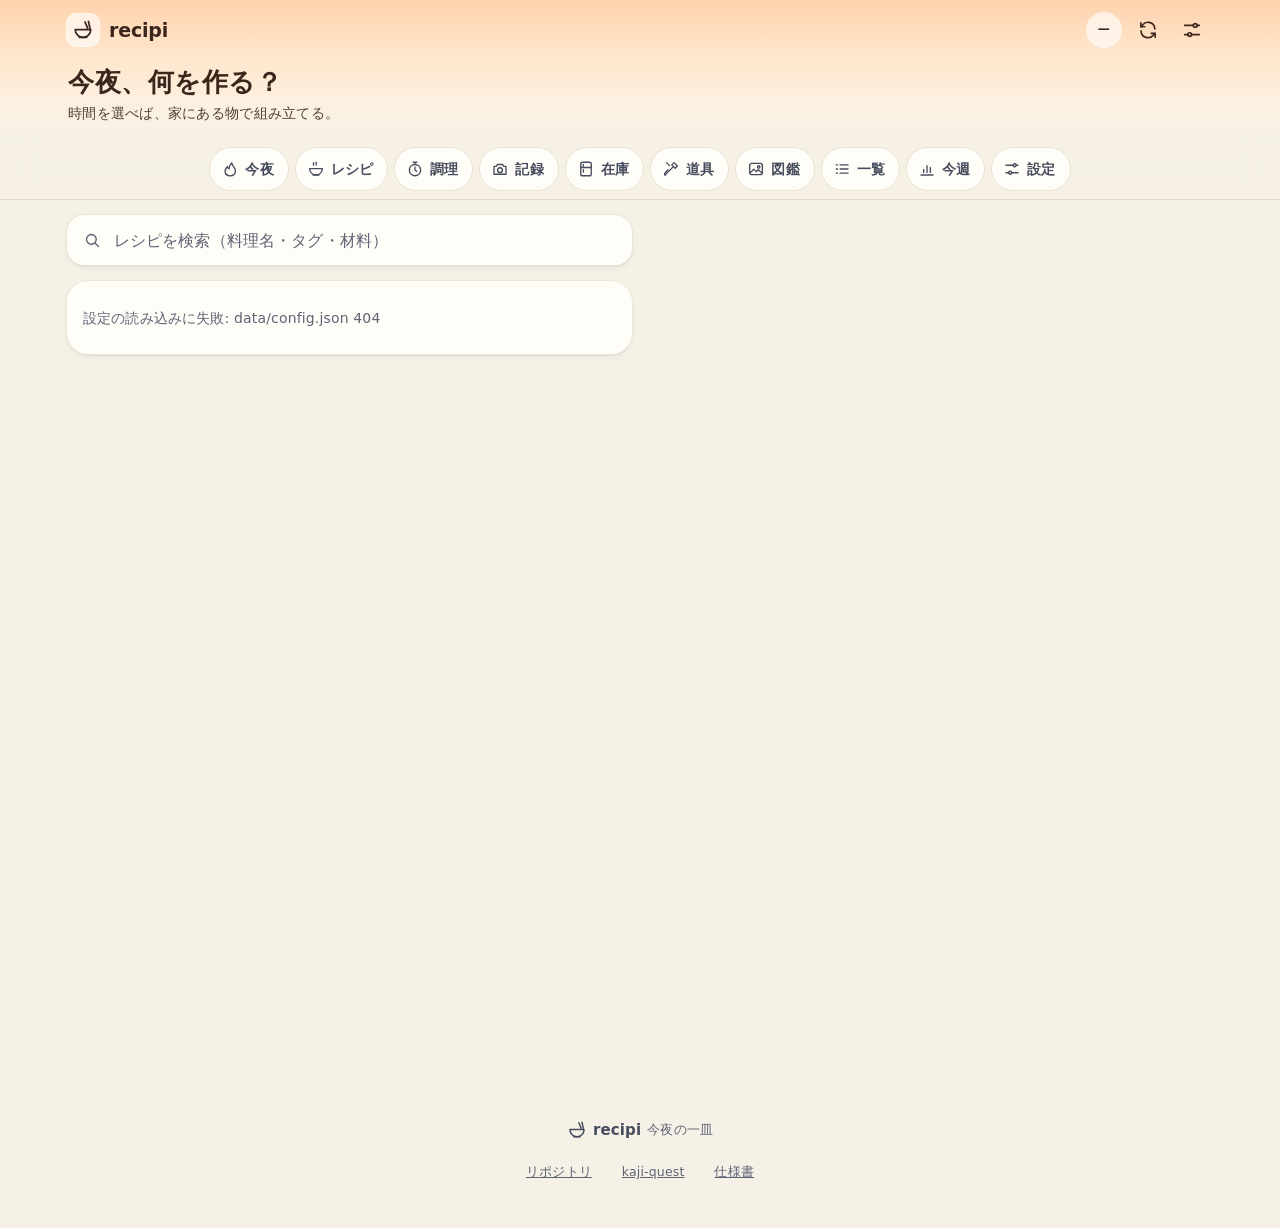
==== site/index.html @ 83fd0ca1 "feat: ページ（site/）を実装 - index.html / app.js / api.js / ui.js / style.css / manifest / icon（静的 PWA、外部依存" ====
<!doctype html>
<html lang="ja">
<head>
<meta charset="utf-8">
<meta name="viewport" content="width=device-width, initial-scale=1, viewport-fit=cover">
<meta name="color-scheme" content="light dark">
<meta name="theme-color" content="#f6f1e6" media="(prefers-color-scheme: light)">
<meta name="theme-color" content="#0e1120" media="(prefers-color-scheme: dark)">
<meta name="description" content="家にある食材と道具で、今日使える時間に収まる夕食のレシピを組み立てて、作った記録を図鑑にする。">
<meta name="apple-mobile-web-app-capable" content="yes">
<meta name="mobile-web-app-capable" content="yes">
<meta name="apple-mobile-web-app-status-bar-style" content="default">
<meta name="apple-mobile-web-app-title" content="recipi">
<title>recipi — 今夜の一皿</title>
<link rel="manifest" href="manifest.webmanifest">
<link rel="icon" href="icon.svg" type="image/svg+xml">
<link rel="apple-touch-icon" href="icon.svg">
<link rel="stylesheet" href="style.css">
</head>
<body>
<svg class="sprite" xmlns="http://www.w3.org/2000/svg" aria-hidden="true" focusable="false">
  <symbol id="i-logo" viewBox="0 0 24 24"><path d="M3.5 11.5h17a8.5 8.5 0 0 1-17 0z"/><path d="M8 20h8"/><path d="M14.2 3.2 17 10M18 2.6l1.6 7.6"/></symbol>
  <symbol id="i-bowl" viewBox="0 0 24 24"><path d="M3.5 11.5h17a8.5 8.5 0 0 1-17 0z"/><path d="M8 20h8"/><path d="M9 3.5c-.8 1.2-.8 2.3 0 3.5M12.5 3c-.8 1.2-.8 2.3 0 3.5"/></symbol>
  <symbol id="i-flame" viewBox="0 0 24 24"><path d="M12 21.2c-3.8 0-6.5-2.6-6.5-6.3 0-2.6 1.5-4.6 3.1-6.3.25 1.7 1.1 2.8 2.3 3.3-.25-3.2 1.15-5.8 3.5-8.1.35 2.7 1.6 4.3 2.9 5.8 1.15 1.3 1.9 2.9 1.9 5.2 0 3.8-2.8 6.4-7.2 6.4z"/></symbol>
  <symbol id="i-clock" viewBox="0 0 24 24"><circle cx="12" cy="12" r="8.6"/><path d="M12 7.4V12l3.1 2"/></symbol>
  <symbol id="i-timer" viewBox="0 0 24 24"><circle cx="12" cy="13.5" r="7.5"/><path d="M12 9.5v4l2.5 1.5M9.5 3h5M12 3v3"/></symbol>
  <symbol id="i-camera" viewBox="0 0 24 24"><path d="M4 8.5h3l1.5-2.5h7L17 8.5h3v10.5H4z"/><circle cx="12" cy="13.5" r="3.2"/></symbol>
  <symbol id="i-cart" viewBox="0 0 24 24"><path d="M3 4h2.3l2.1 10.1a1.6 1.6 0 0 0 1.6 1.3h8.3a1.6 1.6 0 0 0 1.55-1.2L20.6 8H6.2"/><circle cx="9.6" cy="19.6" r="1.35"/><circle cx="17" cy="19.6" r="1.35"/></symbol>
  <symbol id="i-fridge" viewBox="0 0 24 24"><rect x="5" y="3" width="14" height="18" rx="2.5"/><path d="M5 10h14M8.5 6v2M8.5 13v3"/></symbol>
  <symbol id="i-tools" viewBox="0 0 24 24"><path d="M4 20 14.5 9.5"/><path d="m13 6.5 4.5 4.5 3-3L16 3.5z"/><path d="M4 20c-.8-.8-.8-2 0-2.8L8 13"/><path d="M6 3.5 10 7.5"/></symbol>
  <symbol id="i-book" viewBox="0 0 24 24"><path d="M12 6.6C10.2 5.1 7.7 4.6 4 4.6v13.2c3.7 0 6.2.5 8 2 1.8-1.5 4.3-2 8-2V4.6c-3.7 0-6.2.5-8 2z"/><path d="M12 6.6v13.2"/></symbol>
  <symbol id="i-list" viewBox="0 0 24 24"><path d="M9.5 6.5H20M9.5 12H20M9.5 17.5H20"/><path d="M4.4 6.5h1.6M4.4 12h1.6M4.4 17.5h1.6"/></symbol>
  <symbol id="i-chart" viewBox="0 0 24 24"><path d="M4 20h16"/><path d="M7.5 16.5v-4M12 16.5V7.5M16.5 16.5V10"/></symbol>
  <symbol id="i-sliders" viewBox="0 0 24 24"><path d="M4 7h9.5M17.5 7H20M4 17h3.5M11.5 17H20"/><circle cx="15.5" cy="7" r="2"/><circle cx="9.5" cy="17" r="2"/></symbol>
  <symbol id="i-refresh" viewBox="0 0 24 24"><path d="M19.5 11A7.5 7.5 0 0 0 6 6.6L4.2 8.4"/><path d="M4.2 4.2v4.2h4.2"/><path d="M4.5 13A7.5 7.5 0 0 0 18 17.4l1.8-1.8"/><path d="M19.8 19.8v-4.2h-4.2"/></symbol>
  <symbol id="i-search" viewBox="0 0 24 24"><circle cx="10.8" cy="10.8" r="6.3"/><path d="m20 20-4.6-4.6"/></symbol>
  <symbol id="i-chev-d" viewBox="0 0 24 24"><path d="m6 9.5 6 6 6-6"/></symbol>
  <symbol id="i-check" viewBox="0 0 24 24"><path d="m5 12.6 4.6 4.6L19.2 7.6"/></symbol>
  <symbol id="i-plus" viewBox="0 0 24 24"><path d="M12 5.5v13M5.5 12h13"/></symbol>
  <symbol id="i-minus" viewBox="0 0 24 24"><path d="M5.5 12h13"/></symbol>
  <symbol id="i-x" viewBox="0 0 24 24"><path d="m6.5 6.5 11 11M17.5 6.5l-11 11"/></symbol>
  <symbol id="i-star" viewBox="0 0 24 24"><path d="m12 3.2 2.7 5.6 6.1.8-4.5 4.3 1.1 6.1L12 17.1 6.6 20l1.1-6.1L3.2 9.6l6.1-.8z"/></symbol>
  <symbol id="i-sparkle" viewBox="0 0 24 24"><path d="M11 3.5c.6 4.3 2.8 6.4 7 7-4.2.6-6.4 2.8-7 7-.6-4.2-2.7-6.4-7-7 4.3-.6 6.4-2.7 7-7z"/><path d="M18.6 15.2c.25 1.5.95 2.2 2.4 2.4-1.45.25-2.15.95-2.4 2.4-.25-1.45-.9-2.15-2.4-2.4 1.5-.2 2.15-.9 2.4-2.4z"/></symbol>
  <symbol id="i-bulb" viewBox="0 0 24 24"><path d="M9.2 18h5.6M10.2 21h3.6"/><path d="M12 3a6 6 0 0 0-3.7 10.7c.65.55 1.05 1.25 1.15 2.05l.1.75h4.9l.1-.75c.1-.8.5-1.5 1.15-2.05A6 6 0 0 0 12 3z"/></symbol>
  <symbol id="i-trash" viewBox="0 0 24 24"><path d="M4 7h16M10 11v6M14 11v6"/><path d="m6 7 1 12.4A1.6 1.6 0 0 0 8.6 21h6.8a1.6 1.6 0 0 0 1.6-1.6L18 7"/><path d="M9 7V4.6h6V7"/></symbol>
  <symbol id="i-pen" viewBox="0 0 24 24"><path d="m4 20 .9-3.6L16.4 4.9a1.8 1.8 0 0 1 2.6 0l.1.1a1.8 1.8 0 0 1 0 2.6L7.6 19.1z"/><path d="m14.6 6.7 2.7 2.7"/></symbol>
  <symbol id="i-image" viewBox="0 0 24 24"><rect x="3.5" y="4.5" width="17" height="15" rx="3"/><path d="m4.5 17 4.5-4.8 3.2 3.3 2.8-2.5 4.5 4"/><circle cx="15.6" cy="9.2" r="1.6"/></symbol>
  <symbol id="i-calendar" viewBox="0 0 24 24"><rect x="3.5" y="5" width="17" height="15.5" rx="3"/><path d="M3.5 10h17M8 3v4M16 3v4"/></symbol>
  <symbol id="i-pan" viewBox="0 0 24 24"><circle cx="10" cy="13" r="6.2"/><path d="M16.2 13H22"/><path d="M7.6 11.6a2.6 2.6 0 0 1 3-1.4"/></symbol>
  <symbol id="i-pin" viewBox="0 0 24 24"><path d="M12 21s-6.5-6.2-6.5-11a6.5 6.5 0 0 1 13 0c0 4.8-6.5 11-6.5 11z"/><circle cx="12" cy="10" r="2.3"/></symbol>
  <symbol id="i-import" viewBox="0 0 24 24"><path d="M12 4v11M7.5 11 12 15.5 16.5 11"/><path d="M5 17.5v1A1.5 1.5 0 0 0 6.5 20h11a1.5 1.5 0 0 0 1.5-1.5v-1"/></symbol>
  <symbol id="i-arrow-r" viewBox="0 0 24 24"><path d="M5 12h14M13 6l6 6-6 6"/></symbol>
</svg>
<a class="skip" href="#order">今夜の注文へ移動</a>

<header class="hero" id="hero">
  <div class="hero-in">
    <div class="appbar">
      <a class="brand" href="#top" aria-label="recipi のいちばん上へ"><span class="logo"><svg class="ic"><use href="#i-logo"/></svg></span><span class="wordmark">recipi</span></a>
      <div class="tools">
        <span class="pill" id="hero-pill" title="今週作った回数">—</span>
        <button class="icon-btn" id="btn-reload" aria-label="更新" title="更新"><svg class="ic"><use href="#i-refresh"/></svg></button>
        <button class="icon-btn" id="btn-settings" aria-label="設定" title="設定"><svg class="ic"><use href="#i-sliders"/></svg></button>
      </div>
    </div>
    <h1 class="greet"><span id="greet">今夜、何を作る？</span><small id="greet-sub">時間を選べば、家にある物で組み立てる。</small></h1>
  </div>
</header>

<nav class="nav" id="nav" aria-label="ページ内の移動">
  <div class="nav-in">
    <button class="nav-chip" data-go="order"><svg class="ic"><use href="#i-flame"/></svg>今夜</button>
    <button class="nav-chip" data-go="recipe"><svg class="ic"><use href="#i-bowl"/></svg>レシピ</button>
    <button class="nav-chip" data-go="cook"><svg class="ic"><use href="#i-timer"/></svg>調理</button>
    <button class="nav-chip" data-go="record"><svg class="ic"><use href="#i-camera"/></svg>記録</button>
    <button class="nav-chip" data-go="pantry"><svg class="ic"><use href="#i-fridge"/></svg>在庫</button>
    <button class="nav-chip" data-go="equipment"><svg class="ic"><use href="#i-tools"/></svg>道具</button>
    <button class="nav-chip" data-go="zukan"><svg class="ic"><use href="#i-image"/></svg>図鑑</button>
    <button class="nav-chip" data-go="list"><svg class="ic"><use href="#i-list"/></svg>一覧</button>
    <button class="nav-chip" data-go="week"><svg class="ic"><use href="#i-chart"/></svg>今週</button>
    <button class="nav-chip" data-go="settings"><svg class="ic"><use href="#i-sliders"/></svg>設定</button>
  </div>
</nav>

<main id="app">
  <div class="col col-a">
    <section class="search" id="search" role="search">
      <label class="search-box"><svg class="ic"><use href="#i-search"/></svg><input type="search" id="q" placeholder="レシピを検索（料理名・タグ・材料）" aria-label="検索" autocomplete="off" autocapitalize="off"></label>
      <div id="search-results"></div>
    </section>
    <section class="card" id="order"><div class="skel skel-title"></div><div class="skel skel-row"></div><div class="skel skel-row"></div></section>
    <section class="card" id="recipe"></section>
    <section class="card" id="record"></section>
    <section class="card" id="pantry"></section>
  </div>
  <div class="col col-b">
    <section class="card" id="week"></section>
    <section class="card" id="zukan"></section>
    <section class="card" id="list"></section>
    <section class="card" id="equipment"></section>
  </div>
</main>

<footer class="foot">
  <div class="foot-brand"><svg class="ic"><use href="#i-logo"/></svg>recipi <span>今夜の一皿</span></div>
  <div class="foot-links">
    <a id="repo-link" href="#" target="_blank" rel="noopener">リポジトリ</a>
    <a id="kq-link" href="#" target="_blank" rel="noopener">kaji-quest</a>
    <a id="spec-link" href="#" target="_blank" rel="noopener">仕様書</a>
  </div>
</footer>

<!-- 調理モード（全画面） -->
<div id="cook" class="cook" hidden aria-label="調理モード" role="dialog" aria-modal="true">
  <div class="cook-bar">
    <button type="button" class="ghost small" data-act="cook-close"><svg class="ic"><use href="#i-x"/></svg>閉じる</button>
    <div class="cook-elapsed" id="cook-elapsed">0 分</div>
    <button type="button" class="ghost small" data-act="cook-reset" title="最初から">最初から</button>
  </div>
  <div class="cook-body" id="cook-body"></div>
  <div class="cook-foot"><button type="button" class="primary big wide" data-act="cook-finish"><svg class="ic"><use href="#i-check"/></svg>できた！ → 記録へ</button></div>
</div>

<!-- 設定 -->
<dialog id="dlg-settings" class="sheet" aria-labelledby="settings-title">
  <div class="grab" aria-hidden="true"></div>
  <h3 id="settings-title">設定</h3>
  <p class="help">記録・在庫・注文を書き込むには GitHub のトークンが要る（初回だけ）。<br>
    <a href="https://github.com/settings/personal-access-tokens/new" target="_blank" rel="noopener">Fine-grained token を作る</a>
    → Repository access: <b>Only select repositories → recipi</b>（kaji-quest にも書くなら両方）／ Permissions: <b>Contents → Read and write</b></p>
  <label class="field-label" for="token">トークン</label>
  <input id="token" type="password" autocomplete="off" autocapitalize="off" spellcheck="false" placeholder="github_pat_…">
  <div class="status" id="settings-status" role="status"></div>
  <div class="actions">
    <button type="button" class="ghost" id="settings-close">閉じる</button>
    <button type="button" class="ghost" id="settings-test">確認</button>
    <button type="button" class="primary" id="settings-save">保存</button>
  </div>
  <p class="help small">トークンはこの端末のブラウザにだけ保存され、GitHub API 以外には送らない。</p>
  <div class="field">
    <label class="field-label" for="detail-default">手順の細かさの既定</label>
    <select id="detail-default" class="select">
      <option value="auto">レシピの既定（定番は短い版）</option>
      <option value="full">いつも細かい版</option>
      <option value="compact">いつも短い版</option>
    </select>
  </div>
  <div class="field"><label class="field-label">kaji-quest 連携（config.yml で設定）</label><div id="settings-kq" class="kv"></div></div>
  <div class="field"><label class="field-label">このページ</label><div id="settings-build" class="kv"></div></div>
  <div class="field"><label class="field-label">使い方</label>
    <ol class="howto">
      <li>「今夜」で時間を選んで「考えてもらう」。1〜2 分で「レシピ」に出る（閉じても大丈夫）。</li>
      <li>「作る」で調理モード。タイマーと「できた」を押しながら進める。</li>
      <li>最後の「できた！」で記録へ。写真 1 枚と星をつけて「記録する」。60 秒で終わる。</li>
      <li>在庫は「、」区切りの入力か冷蔵庫の写真 1 枚。kaji-quest の買い物記録も取り込める。</li>
    </ol>
  </div>
</dialog>

<!-- 在庫の差分確認（冷蔵庫の写真・kaji-quest の取り込み） -->
<dialog id="dlg-diff" class="sheet" aria-labelledby="diff-title">
  <div class="grab" aria-hidden="true"></div>
  <h3 id="diff-title">在庫に入れる物を確認</h3>
  <p class="help small" id="diff-help"></p>
  <ul class="diff-list" id="diff-list"></ul>
  <div class="actions sheet-actions">
    <button type="button" class="ghost" data-act="diff-cancel">やめる</button>
    <button type="button" class="primary" data-act="diff-apply">チェックした物を反映</button>
  </div>
</dialog>

<div id="toast" class="toast" role="status" aria-live="polite" hidden></div>
<script type="module" src="app.js"></script>
</body>
</html>
---- site/style.css ----
/* recipi — 今夜の一皿
   デザインの決まり: kaji-quest と同じ紙の地・墨の文字・苔の緑（操作）・柿の橙（強調）。書体は端末の標準（同梱しない）。
   色はすべてトークン（:root）で持ち、ダークは同じ役割の別の値。スマホ優先（375px）、タップ領域は 44px 以上 */

:root {
  color-scheme: light;
  --paper: #f6f1e6; --paper-2: #efe7d6; --card: #fffdf8; --card-2: #f8f3e9;
  --text: #1c2130; --text-2: #474d5e; --muted: #5f6475; --line: #ebe3d3; --line-2: #ddd3bf;
  --primary: #256452; --primary-2: #2e7a63; --primary-ink: #fff; --primary-soft: #dbeee5; --primary-text: #1f5b4a;
  --accent: #d9622e; --accent-ink: #9c3f16; --accent-soft: #fde5d6;
  --indigo: #2b3a78; --danger: #b3261e; --danger-soft: #fbe3df; --gold: #b78c2c; --gold-soft: #fff1c9;
  --chip: #f1ebdf; --chip-2: #e8e0cf;
  --shadow-1: 0 1px 1px rgba(28, 33, 48, .04), 0 3px 10px -4px rgba(28, 33, 48, .10);
  --shadow-2: 0 2px 4px rgba(28, 33, 48, .05), 0 18px 40px -18px rgba(28, 33, 48, .32);
  --radius: 22px;
  --font: system-ui, -apple-system, BlinkMacSystemFont, "Hiragino Sans", "Hiragino Kaku Gothic ProN", "Noto Sans JP", "Yu Gothic UI", sans-serif;
  --ease: cubic-bezier(.2, .8, .2, 1); --spring: cubic-bezier(.34, 1.56, .64, 1);
  --sky: linear-gradient(180deg, #ffd3ae 0%, #ffe6cc 40%, #fbf1e1 75%, var(--paper) 100%); --sky-ink: #3b261c; --chip-sky: rgba(255, 255, 255, .62);
}
@media (prefers-color-scheme: dark) {
  :root {
    color-scheme: dark;
    --paper: #0e1120; --paper-2: #0a0d19; --card: #171b2b; --card-2: #1d2235;
    --text: #eef0f7; --text-2: #c8ccd9; --muted: #a3a9bb; --line: #262c40; --line-2: #333a54;
    --primary: #5cc0a0; --primary-2: #77cfb2; --primary-ink: #08140f; --primary-soft: #1b3a32; --primary-text: #7fd6b9;
    --accent: #ff8d5c; --accent-ink: #ffb390; --accent-soft: #3a2418;
    --indigo: #aab6ff; --danger: #ff9a90; --danger-soft: #3b1f1f; --gold: #e2b043; --gold-soft: #332a14;
    --chip: #222839; --chip-2: #2a3046;
    --shadow-1: 0 1px 1px rgba(0, 0, 0, .25), 0 4px 14px -6px rgba(0, 0, 0, .5);
    --shadow-2: 0 2px 6px rgba(0, 0, 0, .3), 0 22px 48px -20px rgba(0, 0, 0, .7);
    --sky: linear-gradient(180deg, #3a2436 0%, #2a2036 45%, #171a2c 80%, var(--paper) 100%); --sky-ink: #fff; --chip-sky: rgba(255, 255, 255, .12);
  }
}

/* ---- 基本 ---- */
* { box-sizing: border-box; }
html { -webkit-text-size-adjust: 100%; scroll-padding-top: 72px; }
body { margin: 0; color: var(--text); background: var(--paper); font: 15.5px/1.6 var(--font); font-feature-settings: "palt" 1; letter-spacing: .01em; -webkit-font-smoothing: antialiased; text-rendering: optimizeLegibility; overflow-x: hidden; }
::selection { background: color-mix(in srgb, var(--accent) 30%, transparent); }
a { color: var(--primary-text); }
button, input, select, textarea { font: inherit; color: inherit; letter-spacing: inherit; }
button { cursor: pointer; -webkit-tap-highlight-color: transparent; }
button:disabled { opacity: .4; cursor: default; }
:focus-visible { outline: 3px solid color-mix(in srgb, var(--primary) 60%, transparent); outline-offset: 2px; border-radius: 12px; }
img { max-width: 100%; }
.sprite { position: absolute; width: 0; height: 0; overflow: hidden; }
.ic { width: 1.2em; height: 1.2em; flex-shrink: 0; fill: none; stroke: currentColor; stroke-width: 1.8; stroke-linecap: round; stroke-linejoin: round; vertical-align: -.22em; }
.skip { position: absolute; left: 12px; top: -60px; z-index: 60; background: var(--text); color: var(--card); padding: 10px 14px; border-radius: 12px; text-decoration: none; font-weight: 700; }
.skip:focus { top: 12px; }
.sub { color: var(--muted); font-size: 12.5px; font-weight: 500; letter-spacing: .01em; }
.empty { color: var(--muted); font-size: 14px; margin: 8px 0; }
.note { color: var(--muted); font-size: 12.5px; line-height: 1.6; }
.num { font-variant-numeric: tabular-nums; letter-spacing: -.01em; }
.vh { position: absolute; width: 1px; height: 1px; overflow: hidden; clip-path: inset(50%); white-space: nowrap; }

/* ---- 上の見出し ---- */
.hero { position: relative; color: var(--sky-ink); background: var(--sky); padding-top: env(safe-area-inset-top); }
.hero-in { max-width: 1180px; margin: 0 auto; padding: 4px 16px 18px; }
.appbar { display: flex; align-items: center; justify-content: space-between; gap: 8px; min-height: 52px; }
.brand { display: inline-flex; align-items: center; gap: 9px; color: inherit; text-decoration: none; min-height: 44px; border-radius: 14px; padding-right: 6px; }
.logo { width: 34px; height: 34px; border-radius: 11px; display: grid; place-items: center; background: var(--chip-sky); color: inherit; box-shadow: inset 0 0 0 1px rgba(255, 255, 255, .45); }
.logo .ic { width: 22px; height: 22px; stroke-width: 1.9; }
.wordmark { font-weight: 800; font-size: 19px; letter-spacing: -.01em; white-space: nowrap; }
.tools { display: flex; align-items: center; gap: 0; }
.pill { display: inline-flex; align-items: center; justify-content: center; gap: 4px; min-height: 36px; padding: 0 12px; margin-right: 4px; border-radius: 999px; background: var(--chip-sky); font-size: 12px; font-weight: 700; white-space: nowrap; }
.pill b { font-size: 16px; line-height: 1; }
.icon-btn { width: 44px; height: 44px; display: inline-grid; place-items: center; padding: 0; border: 0; border-radius: 14px; background: transparent; color: inherit; transition: background .2s, transform .14s var(--ease); }
.icon-btn .ic { width: 22px; height: 22px; }
.icon-btn:active { transform: scale(.94); background: var(--chip-sky); }
.greet { margin: 10px 2px 0; font-size: 26px; font-weight: 800; letter-spacing: .02em; line-height: 1.25; }
.greet small { display: block; margin-top: 6px; font-size: 13.5px; font-weight: 500; letter-spacing: .02em; opacity: .88; }

/* ---- 上に固定のチップ ---- */
.nav { position: sticky; top: 0; z-index: 20; background: color-mix(in srgb, var(--paper) 80%, transparent); -webkit-backdrop-filter: blur(16px) saturate(1.6); backdrop-filter: blur(16px) saturate(1.6); border-bottom: 1px solid color-mix(in srgb, var(--line-2) 70%, transparent); }
.nav-in { display: flex; gap: 6px; overflow-x: auto; padding: 8px 16px; max-width: 1180px; margin: 0 auto; scrollbar-width: none; -webkit-overflow-scrolling: touch; scroll-padding: 0 16px; }
.nav-chip:first-child { margin-left: auto; } .nav-chip:last-child { margin-right: auto; }
.nav-in::-webkit-scrollbar { display: none; }
.nav-chip { flex: 0 0 auto; display: inline-flex; align-items: center; gap: 6px; min-height: 44px; padding: 0 14px 0 11px; border-radius: 999px; border: 1px solid var(--line); background: var(--card); color: var(--text-2); font-size: 13.5px; font-weight: 700; white-space: nowrap; transition: background .2s, color .2s, border-color .2s, transform .14s var(--ease); }
.nav-chip .ic { width: 18px; height: 18px; }
.nav-chip:active { transform: scale(.96); }
.nav-chip.is-active { background: var(--text); border-color: var(--text); color: var(--card); }

/* ---- 並び（スマホは 1 列、広い画面は 2 列） ---- */
main { max-width: 680px; min-height: 100vh; margin: 0 auto; padding: 14px 16px 28px; display: grid; gap: 14px; align-content: start; }
.col { display: contents; }
@media (max-width: 1099px) { #search { order: 1; } #order { order: 2; } #recipe { order: 3; } #record { order: 4; } #pantry { order: 5; } #week { order: 6; } #zukan { order: 7; } #list { order: 8; } #equipment { order: 9; } }
@media (min-width: 1100px) { main { max-width: 1180px; grid-template-columns: 1fr 1fr; align-items: start; } .col { display: grid; gap: 14px; align-content: start; } }

/* ---- 検索 ---- */
.search-box { display: flex; align-items: center; gap: 10px; min-height: 52px; padding: 0 16px; border-radius: 18px; background: var(--card); border: 1px solid var(--line); box-shadow: var(--shadow-1); color: var(--muted); cursor: text; transition: border-color .2s, box-shadow .2s; }
.search-box:focus-within { border-color: var(--primary); box-shadow: 0 0 0 4px color-mix(in srgb, var(--primary) 18%, transparent); }
#q { flex: 1; min-width: 0; height: 50px; border: 0; background: transparent; font-size: 16px; color: var(--text); outline: none; -webkit-appearance: none; }
#q::placeholder { color: var(--muted); }
#search-results:not(:empty) { margin-top: 10px; padding: 6px 16px 12px; border-radius: var(--radius); background: var(--card); border: 1px solid var(--line); box-shadow: var(--shadow-1); }

/* ---- カード ---- */
.card { position: relative; padding: 18px 16px 16px; border-radius: var(--radius); background: var(--card); border: 1px solid color-mix(in srgb, var(--line) 80%, transparent); box-shadow: var(--shadow-1); min-width: 0; }
.card:empty { display: none; }
.card > h2 { display: flex; align-items: center; flex-wrap: wrap; gap: 4px 10px; margin: 0 0 12px; padding-right: 44px; font-size: 17px; line-height: 1.35; }
.card > h2 .sub { flex-basis: 100%; margin: -2px 0 0 46px; line-height: 1.5; }
.h-ic { width: 36px; height: 36px; flex-shrink: 0; display: grid; place-items: center; border-radius: 12px; color: var(--h-fg, var(--text-2)); background: color-mix(in srgb, var(--h-fg, var(--text-2)) 14%, var(--card)); }
.h-ic .ic { width: 21px; height: 21px; }
.h-t { font-weight: 800; letter-spacing: .03em; }
#order { --h-fg: #b4511f; } #recipe { --h-fg: #23705a; } #record { --h-fg: #b2365a; } #pantry { --h-fg: #2a62a6; } #equipment { --h-fg: #5c6274; }
#zukan { --h-fg: #8a6500; } #list { --h-fg: #3a4691; } #week { --h-fg: #4a3f9a; }
@media (prefers-color-scheme: dark) {
  #order { --h-fg: #ffab84; } #recipe { --h-fg: #7fd6b9; } #record { --h-fg: #ff9fbb; } #pantry { --h-fg: #8fbdfa; } #equipment { --h-fg: #c8ccd9; }
  #zukan { --h-fg: #f2cf6b; } #list { --h-fg: #aab6ff; } #week { --h-fg: #c0b6ff; }
}
.collapse { position: absolute; top: 14px; right: 8px; width: 44px; height: 44px; display: grid; place-items: center; border: 0; border-radius: 14px; background: transparent; color: var(--muted); transition: background .2s; }
.collapse .ic { width: 20px; height: 20px; transition: transform .25s var(--ease); }
.collapse[aria-expanded="false"] .ic { transform: rotate(-90deg); }
.collapse:active { background: var(--chip); }
.card.is-collapsed > :not(h2) { display: none; }
.card.is-collapsed > h2 { margin-bottom: 0; }
.card.is-collapsed > h2 .sub { display: none; }
h3.group { margin: 18px 0 6px; font-size: 12.5px; font-weight: 700; letter-spacing: .08em; color: var(--muted); }
h3.group:first-of-type { margin-top: 8px; }
h4.dish { margin: 14px 0 4px; font-size: 15.5px; font-weight: 800; }

/* ---- ボタン・チップ・札 ---- */
.primary { display: inline-flex; align-items: center; justify-content: center; gap: 6px; min-height: 48px; padding: 0 18px; border: 0; border-radius: 15px; color: var(--primary-ink); font-weight: 700; font-size: 15px;
  background: linear-gradient(180deg, var(--primary-2), var(--primary)); box-shadow: inset 0 1px 0 rgba(255, 255, 255, .22), 0 1px 2px rgba(0, 0, 0, .12), 0 8px 18px -10px color-mix(in srgb, var(--primary) 85%, transparent); transition: transform .14s var(--ease), filter .2s; }
.primary .ic { width: 19px; height: 19px; stroke-width: 2.2; }
.primary:active { transform: scale(.96); filter: brightness(.94); }
.primary.big { min-height: 56px; font-size: 17px; border-radius: 18px; }
.primary.accent { background: linear-gradient(180deg, #e8733f, var(--accent)); color: #fff; }
.ghost { display: inline-flex; align-items: center; justify-content: center; gap: 6px; min-height: 48px; padding: 0 14px; border: 1px solid var(--line-2); border-radius: 15px; background: var(--card); color: var(--text); font-weight: 600; transition: transform .14s var(--ease), background .2s; }
.ghost .ic { width: 18px; height: 18px; }
.ghost:active { transform: scale(.96); background: var(--chip); }
.ghost.small { min-height: 44px; font-size: 13.5px; color: var(--text-2); border-radius: 13px; }
.ghost.tiny { min-height: 40px; padding: 0 10px; border: 0; background: transparent; color: var(--muted); font-size: 13.5px; }
.ghost.danger { color: var(--danger); }
.wide { width: 100%; }
.actions { display: flex; flex-wrap: wrap; justify-content: flex-end; gap: 8px; margin-top: 14px; }
.actions.left { justify-content: flex-start; margin-top: 12px; }
.actions.stack { flex-direction: column; align-items: stretch; }
.chips { display: flex; flex-wrap: wrap; gap: 8px; }
.chip { display: inline-flex; align-items: center; gap: 6px; min-height: 44px; padding: 0 15px; border: 1px solid transparent; border-radius: 999px; background: var(--chip); color: var(--text); font-weight: 700; font-size: 14.5px; transition: transform .14s var(--ease), background .2s, color .2s; }
.chip .ic { width: 17px; height: 17px; }
.chip .sub { font-size: 11.5px; }
.chip:active { transform: scale(.95); }
.chip.is-on { background: var(--text); color: var(--card); }
.chip.is-on .sub { color: color-mix(in srgb, var(--card) 70%, transparent); }
.chip.ghost { background: transparent; border-color: var(--line-2); color: var(--text-2); font-weight: 600; }
.chip.free { padding-right: 12px; }
.chip.free input { width: 56px; min-height: 36px; padding: 0 6px; border: 0; border-radius: 10px; background: var(--card); color: var(--text); font-size: 15px; text-align: right; -moz-appearance: textfield; }
.chip.free input::-webkit-outer-spin-button, .chip.free input::-webkit-inner-spin-button { -webkit-appearance: none; }
.chip.free:focus-within { background: var(--text); color: var(--card); }
.badge { display: inline-flex; align-items: center; height: 21px; padding: 0 8px; border-radius: 999px; background: var(--chip); color: var(--text-2); font-size: 11px; font-weight: 700; vertical-align: 2px; white-space: nowrap; }
.badge.ok { background: var(--primary-soft); color: var(--primary-text); }
.badge.due { background: var(--accent-soft); color: var(--accent-ink); }
.badge.bad { background: var(--danger-soft); color: var(--danger); }
.badge.std { background: var(--gold-soft); color: var(--gold); }
.badge.ind { background: color-mix(in srgb, var(--indigo) 13%, var(--card)); color: var(--indigo); }
.seg { display: inline-flex; border: 1px solid var(--line-2); border-radius: 12px; overflow: hidden; }
.seg button { min-height: 40px; min-width: 44px; padding: 0 12px; border: 0; background: transparent; color: var(--text-2); font-size: 13.5px; font-weight: 700; }
.seg button + button { border-left: 1px solid var(--line-2); }
.seg button.is-on { background: var(--text); color: var(--card); }
.seg.state button.is-on[data-v="low"] { background: var(--accent); color: #fff; }
.seg.state button.is-on[data-v="none"] { background: var(--danger); color: #fff; }
.seg.state button.is-on[data-v="ok"] { background: var(--primary); color: var(--primary-ink); }

/* ---- 入力 ---- */
.field { margin: 14px 0; min-width: 0; }
.field > label, .field-label { display: flex; align-items: center; gap: 4px; margin-bottom: 8px; font-size: 12.5px; font-weight: 700; letter-spacing: .04em; color: var(--muted); }
.field input[type=text], .field input[type=number], .field input[type=date], .select, #token, .inp { width: 100%; min-height: 48px; padding: 0 14px; border: 1px solid var(--line-2); border-radius: 14px; background: var(--card-2); color: var(--text); font-size: 16px; }
.select { -webkit-appearance: none; appearance: none; background-image: linear-gradient(45deg, transparent 50%, var(--muted) 50%), linear-gradient(135deg, var(--muted) 50%, transparent 50%); background-position: calc(100% - 20px) 50%, calc(100% - 14px) 50%; background-size: 6px 6px; background-repeat: no-repeat; padding-right: 36px; }
.field input:focus, #token:focus, .select:focus, .inp:focus { outline: none; border-color: var(--primary); box-shadow: 0 0 0 4px color-mix(in srgb, var(--primary) 18%, transparent); }
.row2 { display: grid; grid-template-columns: 1fr 1fr; gap: 0 12px; }
@media (max-width: 439px) { .row2 { grid-template-columns: 1fr; gap: 0; } }
.steppers { display: flex; flex-wrap: wrap; gap: 8px; }
.stepper { display: inline-flex; align-items: center; gap: 2px; min-height: 44px; padding: 0 4px 0 12px; border-radius: 14px; background: var(--chip); font-weight: 700; font-size: 14px; white-space: nowrap; }
.stepper b { min-width: 22px; text-align: center; font-size: 17px; }
.stepper button { width: 40px; height: 40px; border: 0; border-radius: 12px; background: transparent; color: var(--text); display: grid; place-items: center; }
.stepper button:active { background: var(--card); }
.chk { display: flex; align-items: center; gap: 10px; min-height: 44px; font-size: 14.5px; color: var(--text); }
.chk input[type=checkbox] { width: 22px; height: 22px; margin: 0; accent-color: var(--primary); flex-shrink: 0; }
.status { min-height: 20px; margin-top: 6px; font-size: 13.5px; color: var(--text-2); line-height: 1.6; }
.pending { display: flex; align-items: center; gap: 10px; margin-top: 12px; padding: 12px 14px; border-radius: 16px; background: var(--accent-soft); color: var(--accent-ink); font-weight: 700; font-size: 14px; }
.pending .ghost.tiny { white-space: nowrap; flex-shrink: 0; }
.pending::before { content: ""; width: 16px; height: 16px; flex-shrink: 0; border-radius: 50%; border: 3px solid color-mix(in srgb, var(--accent) 30%, transparent); border-top-color: var(--accent); animation: spin 1s linear infinite; }
@keyframes spin { to { transform: rotate(360deg); } }
.errbox { margin-top: 12px; padding: 12px 14px; border-radius: 16px; background: var(--danger-soft); color: var(--danger); font-size: 14px; line-height: 1.6; }
.wk-budgets { display: grid; grid-template-columns: repeat(7, 1fr); gap: 4px; }
.wk-budgets label { display: grid; gap: 4px; text-align: center; font-size: 12px; font-weight: 700; color: var(--muted); }
.wk-budgets input { width: 100%; min-height: 44px; padding: 0 2px; border: 1px solid var(--line-2); border-radius: 10px; background: var(--card-2); color: var(--text); text-align: center; font-size: 15px; -moz-appearance: textfield; }
.wk-budgets input::-webkit-inner-spin-button { -webkit-appearance: none; }
.wk-day { display: flex; align-items: center; gap: 10px; padding: 8px 0; border-top: 1px solid var(--line); }
.wk-day .d { width: 48px; flex-shrink: 0; font-weight: 800; font-size: 13px; color: var(--muted); }
.wk-day .t { flex: 1; min-width: 0; }
.wk-day .t small { display: block; color: var(--muted); font-size: 12.5px; }

/* ---- レシピ ---- */
.rc-title { margin: 0 0 6px; font-size: 20px; font-weight: 800; line-height: 1.35; }
.rc-photo { display: block; width: 100%; aspect-ratio: 4 / 3; object-fit: cover; border-radius: 18px; background: var(--chip); margin: 8px 0 10px; }
.ph { display: flex; align-items: center; gap: 14px; margin: 8px 0 10px; padding: 14px 16px; border-radius: 18px; background: linear-gradient(135deg, var(--chip), var(--card-2)); color: var(--text-2); font-size: 13.5px; line-height: 1.6; }
.ph .ic { width: 44px; height: 44px; stroke-width: 1.4; color: var(--accent); flex-shrink: 0; }
.rc-meta { display: flex; flex-wrap: wrap; gap: 6px 14px; font-size: 14px; color: var(--text-2); margin: 4px 0 8px; }
.rc-meta b { color: var(--text); font-size: 16px; }
.tags { display: flex; flex-wrap: wrap; gap: 5px; margin: 6px 0; }
.tags span { display: inline-flex; align-items: center; height: 24px; padding: 0 9px; border-radius: 999px; background: var(--chip); color: var(--text-2); font-size: 12px; font-weight: 600; white-space: nowrap; }
.tags span.eq { background: color-mix(in srgb, var(--indigo) 12%, var(--card)); color: var(--indigo); }
.tbl-wrap { overflow-x: auto; margin: 6px -16px; padding: 0 16px; -webkit-overflow-scrolling: touch; }
table.tbl { border-collapse: collapse; width: 100%; font-size: 13.5px; line-height: 1.5; }
table.tbl th, table.tbl td { padding: 7px 8px; border-bottom: 1px solid var(--line); text-align: left; vertical-align: top; }
table.tbl th { font-size: 12px; font-weight: 700; color: var(--muted); letter-spacing: .04em; white-space: nowrap; }
table.tbl td.n { font-weight: 800; white-space: nowrap; }
table.ing td.n { white-space: normal; min-width: 7em; }
table.ing td.n .sub { display: block; font-weight: 500; }
table.ing td.q, table.ing td.st { white-space: nowrap; }
table.tl { width: 100%; table-layout: fixed; }
table.tl th:first-child, table.tl td:first-child { width: 36px; }
table.tl td { font-size: 13px; }
table.tl th.lane-heat { color: var(--accent-ink); }
.useup { color: var(--accent-ink); font-weight: 700; font-size: 11.5px; }
.steps { list-style: none; margin: 0; padding: 0; }
.step { display: grid; grid-template-columns: 30px 1fr; gap: 2px 10px; padding: 10px 0; border-top: 1px solid var(--line); }
.step .n { grid-row: 1 / span 9; width: 30px; height: 30px; display: grid; place-items: center; border-radius: 50%; background: var(--chip); font-weight: 800; font-size: 13px; }
.step .t { font-weight: 800; font-size: 15px; }
.step .t .sub { margin-left: 6px; }
.step .heat { display: inline-flex; align-items: center; gap: 4px; margin-left: 6px; padding: 0 8px; height: 22px; border-radius: 999px; background: var(--accent-soft); color: var(--accent-ink); font-size: 12px; font-weight: 700; }
.step .tx { font-size: 14.5px; color: var(--text); }
.step .cue { font-size: 13.5px; color: var(--primary-text); }
.step .cue::before { content: "目安: "; font-weight: 700; }
.step .caution { font-size: 13px; color: var(--danger); font-weight: 600; }
.step .kid { font-size: 13px; color: var(--indigo); font-weight: 600; }
.step .tm { display: inline-flex; align-items: center; gap: 4px; height: 22px; padding: 0 8px; border-radius: 999px; background: color-mix(in srgb, var(--indigo) 12%, var(--card)); color: var(--indigo); font-size: 12px; font-weight: 700; margin-left: 6px; }
details.tip { margin-top: 4px; font-size: 13px; }
details.tip summary { cursor: pointer; color: var(--gold); font-weight: 700; list-style: none; display: inline-flex; align-items: center; gap: 4px; min-height: 32px; }
details.tip summary::-webkit-details-marker { display: none; }
details.tip .body { margin: 2px 0 4px; padding: 10px 12px; border-radius: 12px; background: var(--gold-soft); color: var(--text-2); line-height: 1.7; }
.kv { display: grid; grid-template-columns: auto 1fr; gap: 4px 12px; font-size: 13.5px; color: var(--text-2); }
.kv b { color: var(--text); font-weight: 700; white-space: nowrap; }
.alts { list-style: none; margin: 4px 0 0; padding: 0; }
.alt { display: flex; align-items: center; gap: 10px; padding: 8px 0; border-top: 1px solid var(--line); }
.alt .t { flex: 1; min-width: 0; font-size: 14.5px; }
.alt .t small { display: block; color: var(--muted); font-size: 12.5px; }
.memo { margin: 0; padding-left: 18px; font-size: 13.5px; color: var(--text-2); line-height: 1.7; }
.infeasible { margin: 8px 0; padding: 12px 14px; border-radius: 16px; background: var(--accent-soft); color: var(--accent-ink); font-size: 14px; line-height: 1.6; }
.changes { margin: 0; padding-left: 18px; font-size: 13.5px; line-height: 1.7; }
.changes small { color: var(--muted); }
.toggle { display: inline-flex; border-radius: 999px; background: var(--chip); padding: 3px; }
.toggle button { min-height: 36px; padding: 0 14px; border: 0; border-radius: 999px; background: transparent; color: var(--text-2); font-size: 13px; font-weight: 700; }
.toggle button.is-on { background: var(--card); color: var(--text); box-shadow: var(--shadow-1); }

/* ---- 調理モード（全画面・大きな字） ---- */
.cook { position: fixed; inset: 0; z-index: 30; display: flex; flex-direction: column; background: var(--paper); color: var(--text); }
.cook[hidden] { display: none; }
.cook.flash { animation: flash .5s ease-in-out 6; }
@keyframes flash { 50% { background: var(--accent-soft); } }
.cook-bar { display: flex; align-items: center; justify-content: space-between; gap: 8px; padding: calc(8px + env(safe-area-inset-top)) 16px 8px; border-bottom: 1px solid var(--line-2); background: var(--card); }
.cook-elapsed { font-size: 22px; font-weight: 800; font-variant-numeric: tabular-nums; }
.cook-body { flex: 1; overflow: auto; padding: 12px 16px calc(24px + env(safe-area-inset-bottom)); -webkit-overflow-scrolling: touch; }
.cook-foot { padding: 10px 16px calc(12px + env(safe-area-inset-bottom)); border-top: 1px solid var(--line-2); background: var(--card); }
.cook h3 { margin: 0 0 8px; font-size: 19px; font-weight: 800; }
.cook h3.sec { margin-top: 20px; font-size: 13px; letter-spacing: .08em; color: var(--muted); }
.ck-tl { display: grid; grid-template-columns: 46px 1fr 48px; gap: 0 10px; align-items: center; padding: 10px 0; border-top: 1px solid var(--line); font-size: 17px; line-height: 1.5; }
.ck-tl .m { font-size: 20px; font-weight: 800; font-variant-numeric: tabular-nums; }
.ck-tl .lane { display: inline-block; margin-bottom: 2px; padding: 0 8px; height: 22px; line-height: 22px; border-radius: 999px; background: var(--chip); color: var(--text-2); font-size: 12px; font-weight: 700; }
.ck-tl .lane.heat { background: var(--accent-soft); color: var(--accent-ink); }
.ck-tl.is-done, .ck-step.is-done { opacity: .45; }
.ck-step { padding: 12px 0; border-top: 1px solid var(--line); }
.ck-step .hd { display: flex; align-items: flex-start; gap: 10px; }
.ck-step .hd .t { flex: 1; font-size: 19px; font-weight: 800; line-height: 1.4; }
.ck-step .hd .t small { display: block; font-size: 13px; color: var(--muted); font-weight: 600; }
.ck-step .tx { margin: 6px 0 0; font-size: 17px; line-height: 1.6; }
.ck-step .cue { margin-top: 4px; font-size: 15px; color: var(--primary-text); }
.ck-step .cue::before { content: "目安: "; font-weight: 700; }
.ck-step .caution { margin-top: 4px; font-size: 14.5px; color: var(--danger); font-weight: 700; }
.ck-step .kid { margin-top: 4px; font-size: 14.5px; color: var(--indigo); font-weight: 700; }
.ck-step .row { display: flex; align-items: center; gap: 8px; margin-top: 10px; }
.timer-btn { display: inline-flex; align-items: center; gap: 6px; min-height: 48px; padding: 0 16px; border: 1px solid var(--line-2); border-radius: 14px; background: var(--card); color: var(--text); font-weight: 800; font-size: 17px; font-variant-numeric: tabular-nums; }
.timer-btn.is-running { background: var(--indigo); border-color: var(--indigo); color: #fff; }
.timer-btn.is-done { background: var(--accent); border-color: var(--accent); color: #fff; animation: pulse 1s ease-in-out infinite; }
@keyframes pulse { 50% { transform: scale(1.04); } }
.tick-btn { position: relative; width: 44px; height: 44px; flex-shrink: 0; display: grid; place-items: center; padding: 0; border: 0; border-radius: 50%; background: transparent; color: transparent; }
.tick-btn::before { content: ""; position: absolute; inset: 7px; border-radius: 50%; background: var(--card); box-shadow: inset 0 0 0 2.5px var(--line-2); transition: background .25s, box-shadow .25s; }
.tick-btn .ic { position: relative; z-index: 1; width: 18px; height: 18px; stroke-width: 2.8; }
.tick-btn.is-on::before { background: var(--primary); box-shadow: 0 3px 8px -3px color-mix(in srgb, var(--primary) 70%, transparent); }
.tick-btn.is-on .ic { color: var(--primary-ink); }
.tick-btn.big { width: 56px; height: 56px; }
.tick-btn.big::before { inset: 6px; }
.tick-btn.big .ic { width: 24px; height: 24px; }

/* ---- 記録 ---- */
.rec-row { display: grid; grid-template-columns: 96px 1fr; gap: 8px 10px; align-items: center; min-height: 48px; padding: 6px 0; border-top: 1px solid var(--line); }
.rec-row:first-of-type { border-top: 0; }
.rec-row .lb { display: flex; align-items: center; gap: 6px; font-weight: 700; font-size: 14px; }
.rec-row .lb .ic { color: var(--muted); width: 18px; height: 18px; }
.rec-row .v { display: flex; flex-wrap: wrap; align-items: center; gap: 6px; min-width: 0; }
.rec-row.full { grid-template-columns: 1fr; }
.rec-row input[type=text] { width: 100%; min-height: 44px; padding: 0 12px; border: 1px solid var(--line-2); border-radius: 12px; background: var(--card-2); color: var(--text); font-size: 16px; }
.rec-time { display: flex; align-items: center; gap: 6px; flex-wrap: wrap; }
.rec-time b { font-size: 22px; min-width: 56px; text-align: center; font-variant-numeric: tabular-nums; }
.rec-time .sub { width: 100%; }
.tiny-btn { min-height: 40px; min-width: 44px; padding: 0 10px; border: 1px solid var(--line-2); border-radius: 12px; background: var(--card); color: var(--text-2); font-weight: 700; font-size: 13.5px; }
.tiny-btn.is-on { background: var(--text); color: var(--card); border-color: var(--text); }
.stars { display: inline-flex; gap: 0; }
.star { width: 44px; height: 44px; display: grid; place-items: center; padding: 0; border: 0; background: transparent; color: var(--line-2); }
.star .ic { width: 28px; height: 28px; stroke-width: 1.6; }
.star.is-on { color: #e2a400; }
.star.is-on .ic { fill: #f2c94c; }
@media (prefers-color-scheme: dark) { .star.is-on { color: #f2cf6b; } .star.is-on .ic { fill: #c99a1e; } }
.photo-btn { position: relative; overflow: hidden; }
.photo-btn input { position: absolute; inset: 0; opacity: 0; cursor: pointer; width: 100%; height: 100%; }
.rec-preview { display: block; width: 100%; max-height: 240px; object-fit: cover; border-radius: 16px; margin-top: 8px; }
.pc-list { list-style: none; margin: 0; padding: 0; }
.pc-list li { display: flex; align-items: center; gap: 10px; min-height: 44px; font-size: 14.5px; }
.pc-list li .nm { flex: 1; min-width: 0; }
.pc-list li .sub { white-space: nowrap; }

/* ---- 在庫 ---- */
.add-row { display: flex; gap: 8px; }
.add-row .inp { flex: 1; min-width: 0; }
.add-row .primary { flex-shrink: 0; }
.band { margin: 14px 0 4px; padding: 6px 12px; border-radius: 10px; background: var(--danger-soft); color: var(--danger); font-size: 12.5px; font-weight: 700; letter-spacing: .06em; }
.band.soon { background: var(--accent-soft); color: var(--accent-ink); }
.pitem { display: grid; grid-template-columns: minmax(0, 1fr) auto; grid-template-rows: auto auto; gap: 2px 8px; align-items: center; padding: 8px 0; border-top: 1px solid var(--line); }
.pitem .nm { grid-column: 1; grid-row: 1; font-weight: 700; font-size: 15px; }
.pitem .nm .badge { margin-left: 4px; }
.pitem .meta { grid-column: 1; grid-row: 2; font-size: 12.5px; color: var(--muted); }
.pitem .meta.bad { color: var(--danger); font-weight: 700; }
.pitem .qty { grid-column: 2; grid-row: 1; justify-self: end; min-height: 36px; padding: 0 8px; border: 0; border-radius: 10px; background: var(--chip); color: var(--text); font-weight: 700; font-size: 13.5px; white-space: nowrap; }
.pitem .ops { grid-column: 2; grid-row: 2; justify-self: end; display: flex; gap: 0; }
.pitem .ops .ghost.tiny { white-space: nowrap; padding: 0 8px; min-height: 36px; }
.pitem input.qty-edit { width: 70px; min-height: 36px; padding: 0 8px; border: 1px solid var(--primary); border-radius: 10px; background: var(--card); color: var(--text); font-size: 15px; }
.staples { display: grid; gap: 2px; }
.staple { display: flex; align-items: center; justify-content: space-between; gap: 8px; min-height: 44px; padding: 2px 0; border-top: 1px solid var(--line); font-size: 14.5px; font-weight: 600; }
.staple.is-none .nm { color: var(--danger); } .staple.is-low .nm { color: var(--accent-ink); }
.diff-list { list-style: none; margin: 0; padding: 0; max-height: 50vh; overflow: auto; }
.diff-list li { display: flex; align-items: center; gap: 10px; min-height: 48px; padding: 4px 0; border-top: 1px solid var(--line); font-size: 14.5px; }
.diff-list li .nm { flex: 1; min-width: 0; }
.diff-list li .nm small { display: block; color: var(--muted); font-size: 12px; }
.diff-list input[type=checkbox] { width: 22px; height: 22px; margin: 0; accent-color: var(--primary); }

/* ---- 道具 ---- */
.eq { display: grid; gap: 6px; }
.eq-row { padding: 8px 0; border-top: 1px solid var(--line); font-size: 14px; }
.eq-row b { font-size: 14.5px; }
.eq-row .sub { display: block; }
.eq-row .note { display: block; margin-top: 2px; color: var(--accent-ink); }

/* ---- 図鑑 ---- */
.zukan-grid { display: grid; grid-template-columns: repeat(auto-fill, minmax(140px, 1fr)); gap: 10px; }
.zk { position: relative; display: block; padding: 0; border: 0; border-radius: 16px; background: var(--chip); overflow: hidden; text-align: left; color: var(--text); }
.zk img, .zk .zph { display: block; width: 100%; aspect-ratio: 1 / 1; object-fit: cover; }
.zk .zph { display: grid; place-items: center; background: linear-gradient(135deg, var(--chip), var(--card-2)); color: var(--accent); }
.zk .zph .ic { width: 42px; height: 42px; stroke-width: 1.3; }
.zk .nm { display: block; padding: 6px 8px 8px; font-size: 12.5px; font-weight: 700; line-height: 1.4; }
.zk .nm small { display: block; color: var(--muted); font-weight: 600; }
.zk .st { position: absolute; top: 6px; left: 6px; height: 22px; padding: 0 7px; border-radius: 999px; background: var(--gold-soft); color: var(--gold); font-size: 12px; font-weight: 800; display: inline-flex; align-items: center; gap: 2px; }
.zk .st .ic { width: 13px; height: 13px; fill: currentColor; }

/* ---- 一覧 ---- */
.lrow { display: grid; grid-template-columns: minmax(0, 1fr) auto; gap: 2px 8px; align-items: center; padding: 10px 0; border-top: 1px solid var(--line); }
.lrow .t { grid-column: 1; grid-row: 1; font-weight: 700; font-size: 15px; }
.lrow .meta { grid-column: 1; grid-row: 2; font-size: 12.5px; color: var(--muted); }
.lrow .ops { grid-column: 2; grid-row: 1 / span 2; display: flex; flex-direction: column; gap: 4px; }
.lrow .ops .ghost.small { white-space: nowrap; }
.lrow .diffbox { grid-column: 1 / -1; grid-row: 3; margin-top: 6px; padding: 10px 12px; border-radius: 12px; background: var(--card-2); }
.sr { display: flex; align-items: center; gap: 10px; width: 100%; min-height: 48px; padding: 4px 0; border: 0; border-top: 1px solid var(--line); background: transparent; color: var(--text); text-align: left; font-size: 14.5px; }
.sr:first-child { border-top: 0; }
.sr small { color: var(--muted); font-size: 12.5px; }

/* ---- 今週 ---- */
.stats { display: grid; grid-template-columns: repeat(4, 1fr); gap: 6px; }
@media (max-width: 374px) { .stats { grid-template-columns: repeat(2, 1fr); } }
.stat { padding: 10px 8px; border-radius: 14px; background: var(--card-2); text-align: center; }
.stat b { display: block; font-size: 22px; font-weight: 800; line-height: 1.1; font-variant-numeric: tabular-nums; }
.stat span { font-size: 11.5px; color: var(--muted); font-weight: 700; }
.bars { width: 100%; height: 72px; display: block; }
.bars rect { fill: color-mix(in srgb, var(--primary) 45%, var(--card)); }
.bars rect.cur { fill: var(--primary); }
.bars rect.none { fill: var(--chip); }
.bars text { font-size: 9px; fill: var(--muted); font-weight: 700; }
.bars.r rect { fill: color-mix(in srgb, var(--indigo) 40%, var(--card)); }
.bars.r rect.cur { fill: var(--indigo); }
.bars-lb { display: flex; justify-content: space-between; font-size: 12px; color: var(--muted); font-weight: 700; margin-top: -4px; }
.later { display: flex; flex-wrap: wrap; align-items: center; gap: 6px 10px; padding: 8px 0; border-top: 1px solid var(--line); font-size: 14px; }
.later .t { flex: 1; min-width: 160px; }
.later .t small { display: block; color: var(--muted); font-size: 12.5px; }
.digest { font-size: 14px; line-height: 1.7; color: var(--text-2); }
.digest h1, .digest h2, .digest h3 { font-size: 15px; margin: 12px 0 4px; color: var(--text); }
.digest table { border-collapse: collapse; font-size: 13px; }
.digest td, .digest th { padding: 4px 8px; border-bottom: 1px solid var(--line); }
.digest ul { padding-left: 20px; }

/* ---- ダイアログ ---- */
dialog { color: var(--text); }
dialog.sheet { width: 100%; max-width: 620px; max-height: 92dvh; margin: auto auto 0; padding: 8px 18px calc(18px + env(safe-area-inset-bottom)); border: 0; border-radius: 28px 28px 0 0; background: var(--card); box-shadow: 0 -14px 48px rgba(0, 0, 0, .28); overflow: auto; overscroll-behavior: contain; }
dialog.sheet[open] { animation: sheet-up .38s var(--ease); }
dialog::backdrop { background: rgba(14, 17, 32, .45); -webkit-backdrop-filter: blur(3px); backdrop-filter: blur(3px); }
@keyframes sheet-up { from { transform: translateY(40px); opacity: .4; } to { transform: none; opacity: 1; } }
.grab { width: 42px; height: 5px; margin: 4px auto 14px; border-radius: 3px; background: var(--line-2); }
dialog h3 { margin: 0 0 10px; font-size: 19px; line-height: 1.4; }
.sheet-actions { position: sticky; bottom: calc(-18px - env(safe-area-inset-bottom)); margin: 12px -18px 0; padding: 12px 18px calc(12px + env(safe-area-inset-bottom)); background: linear-gradient(180deg, color-mix(in srgb, var(--card) 0%, transparent), var(--card) 28%); }
.sheet-actions .primary { flex: 1 1 140px; }
.help { margin: 6px 0 10px; font-size: 13.5px; line-height: 1.7; color: var(--text-2); }
.help.small { font-size: 12.5px; color: var(--muted); }
.howto { margin: 0; padding-left: 20px; font-size: 13.5px; line-height: 1.7; color: var(--text-2); }

/* ---- 知らせ・読み込み中 ---- */
.toast { position: fixed; left: 50%; bottom: calc(18px + env(safe-area-inset-bottom)); z-index: 40; max-width: min(92vw, 520px); padding: 12px 18px; border-radius: 18px; transform: translateX(-50%);
  background: color-mix(in srgb, var(--text) 94%, transparent); color: var(--card); box-shadow: var(--shadow-2); font-size: 14px; font-weight: 600; line-height: 1.55; animation: toast-in .4s var(--spring); }
.toast.err { background: var(--danger); color: #fff; }
@media (prefers-color-scheme: dark) { .toast.err { color: #1a0d0b; } }
@keyframes toast-in { from { opacity: 0; transform: translate(-50%, 14px) scale(.96); } to { opacity: 1; transform: translate(-50%, 0); } }
body.busy::after { content: ""; position: fixed; top: 0; left: 0; right: 0; z-index: 50; height: 3px; background: linear-gradient(90deg, transparent, var(--accent), var(--primary-2), transparent); background-size: 60% 100%; background-repeat: no-repeat; animation: busy 1.1s var(--ease) infinite; }
@keyframes busy { from { background-position: -60% 0; } to { background-position: 160% 0; } }
.skel { border-radius: 14px; background: linear-gradient(90deg, var(--chip) 25%, var(--card-2) 50%, var(--chip) 75%); background-size: 200% 100%; animation: shimmer 1.3s linear infinite; }
.skel-title { width: 46%; height: 26px; margin-bottom: 16px; }
.skel-row { height: 54px; margin: 10px 0; }
@keyframes shimmer { from { background-position: 200% 0; } to { background-position: -200% 0; } }

/* ---- フッター ---- */
.foot { max-width: 1180px; margin: 0 auto; padding: 18px 16px calc(34px + env(safe-area-inset-bottom)); text-align: center; color: var(--muted); font-size: 12.5px; }
.foot-brand { display: inline-flex; align-items: center; gap: 6px; font-size: 15px; font-weight: 800; color: var(--text-2); }
.foot-brand .ic { width: 20px; height: 20px; }
.foot-brand span { font-size: 12.5px; font-weight: 500; color: var(--muted); }
.foot-links { display: flex; flex-wrap: wrap; justify-content: center; gap: 0 18px; margin-top: 4px; }
.foot-links a { display: inline-flex; align-items: center; min-height: 44px; padding: 0 6px; color: inherit; }
@media (prefers-reduced-motion: reduce) { *, *::before, *::after { animation-duration: .01ms !important; transition-duration: .01ms !important; } }
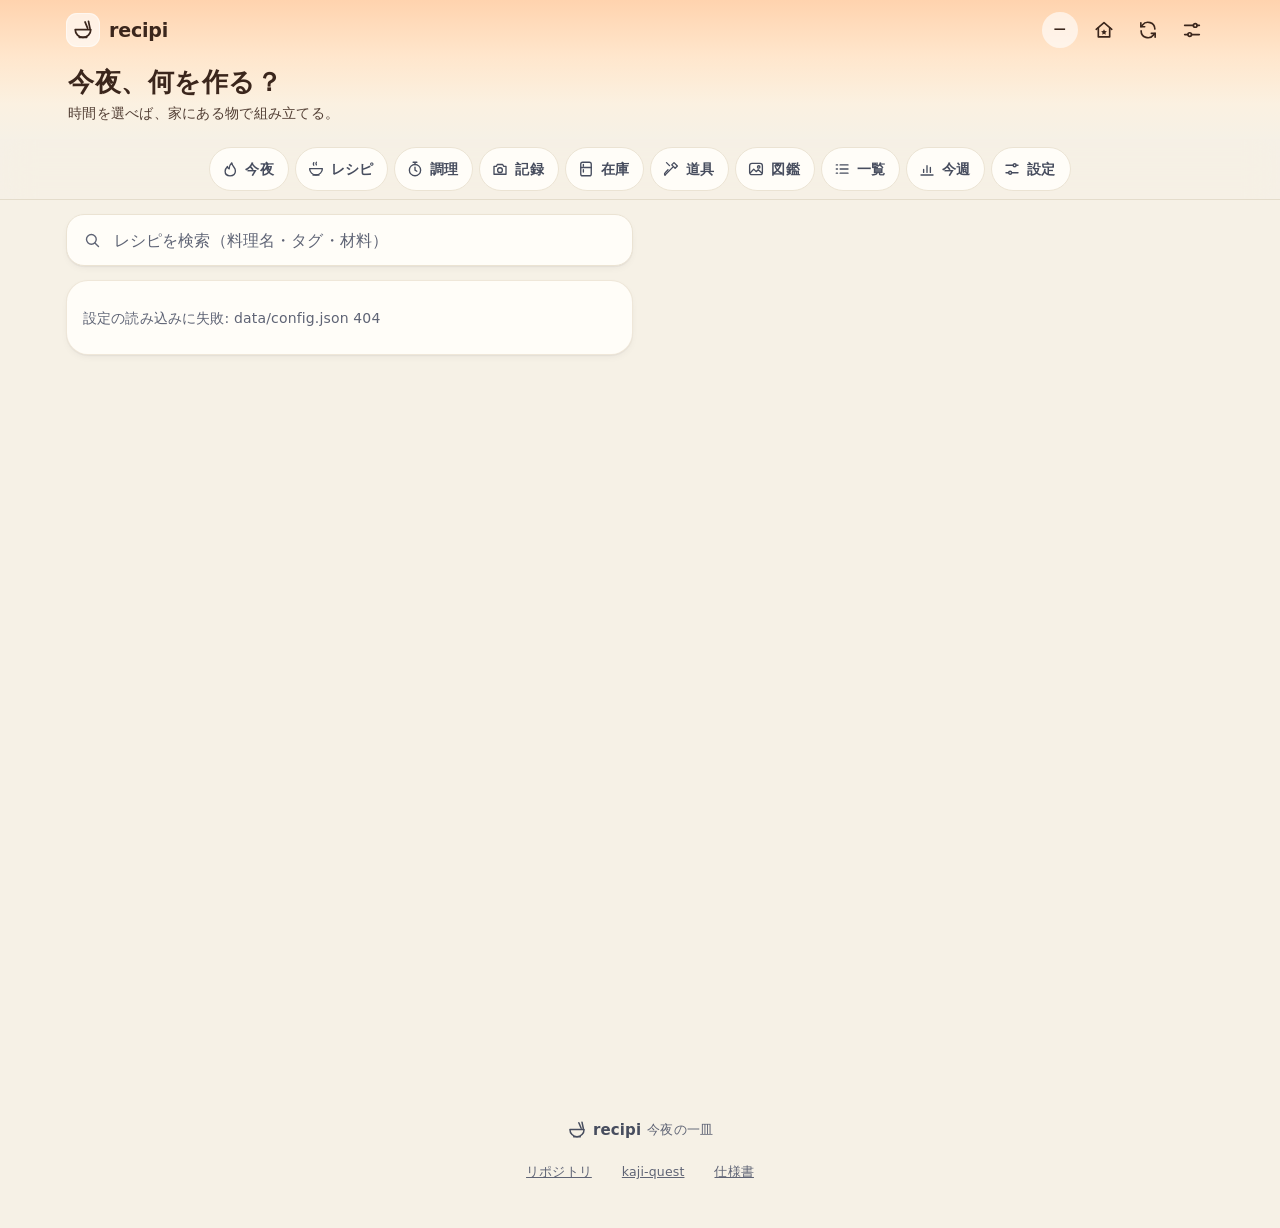
==== commit 0ba68679: "feat: 生成はページのボタンだけで起動（定期実行なし）、kaji-quest 連携を on - ルーティンは API トリガーで呼ばれる前提に。Actions に認証が無いときは注文に設定手順を書" ====
--- a/site/index.html
+++ b/site/index.html
@@ -14,11 +14,12 @@
 <title>recipi — 今夜の一皿</title>
 <link rel="manifest" href="manifest.webmanifest">
 <link rel="icon" href="icon.svg" type="image/svg+xml">
-<link rel="apple-touch-icon" href="icon.svg">
+<link rel="apple-touch-icon" href="icon-180.png">
 <link rel="stylesheet" href="style.css">
 </head>
 <body>
 <svg class="sprite" xmlns="http://www.w3.org/2000/svg" aria-hidden="true" focusable="false">
+  <symbol id="i-kaji" viewBox="0 0 24 24"><path d="M3.5 11.2 12 4l8.5 7.2"/><path d="M5.8 9.6v9.9h12.4V9.6"/><path d="m12 11.2.95 1.95 2.15.3-1.55 1.5.37 2.12L12 16.06l-1.92 1.01.37-2.12-1.55-1.5 2.15-.3z" fill="currentColor" stroke="none"/></symbol>
   <symbol id="i-logo" viewBox="0 0 24 24"><path d="M3.5 11.5h17a8.5 8.5 0 0 1-17 0z"/><path d="M8 20h8"/><path d="M14.2 3.2 17 10M18 2.6l1.6 7.6"/></symbol>
   <symbol id="i-bowl" viewBox="0 0 24 24"><path d="M3.5 11.5h17a8.5 8.5 0 0 1-17 0z"/><path d="M8 20h8"/><path d="M9 3.5c-.8 1.2-.8 2.3 0 3.5M12.5 3c-.8 1.2-.8 2.3 0 3.5"/></symbol>
   <symbol id="i-flame" viewBox="0 0 24 24"><path d="M12 21.2c-3.8 0-6.5-2.6-6.5-6.3 0-2.6 1.5-4.6 3.1-6.3.25 1.7 1.1 2.8 2.3 3.3-.25-3.2 1.15-5.8 3.5-8.1.35 2.7 1.6 4.3 2.9 5.8 1.15 1.3 1.9 2.9 1.9 5.2 0 3.8-2.8 6.4-7.2 6.4z"/></symbol>
@@ -59,6 +60,7 @@
       <a class="brand" href="#top" aria-label="recipi のいちばん上へ"><span class="logo"><svg class="ic"><use href="#i-logo"/></svg></span><span class="wordmark">recipi</span></a>
       <div class="tools">
         <span class="pill" id="hero-pill" title="今週作った回数">—</span>
+        <a class="icon-btn" href="https://peirin1230-ship-it.github.io/kaji-quest/" aria-label="kaji quest を開く" title="kaji quest（家事の記録）"><svg class="ic"><use href="#i-kaji"/></svg></a>
         <button class="icon-btn" id="btn-reload" aria-label="更新" title="更新"><svg class="ic"><use href="#i-refresh"/></svg></button>
         <button class="icon-btn" id="btn-settings" aria-label="設定" title="設定"><svg class="ic"><use href="#i-sliders"/></svg></button>
       </div>
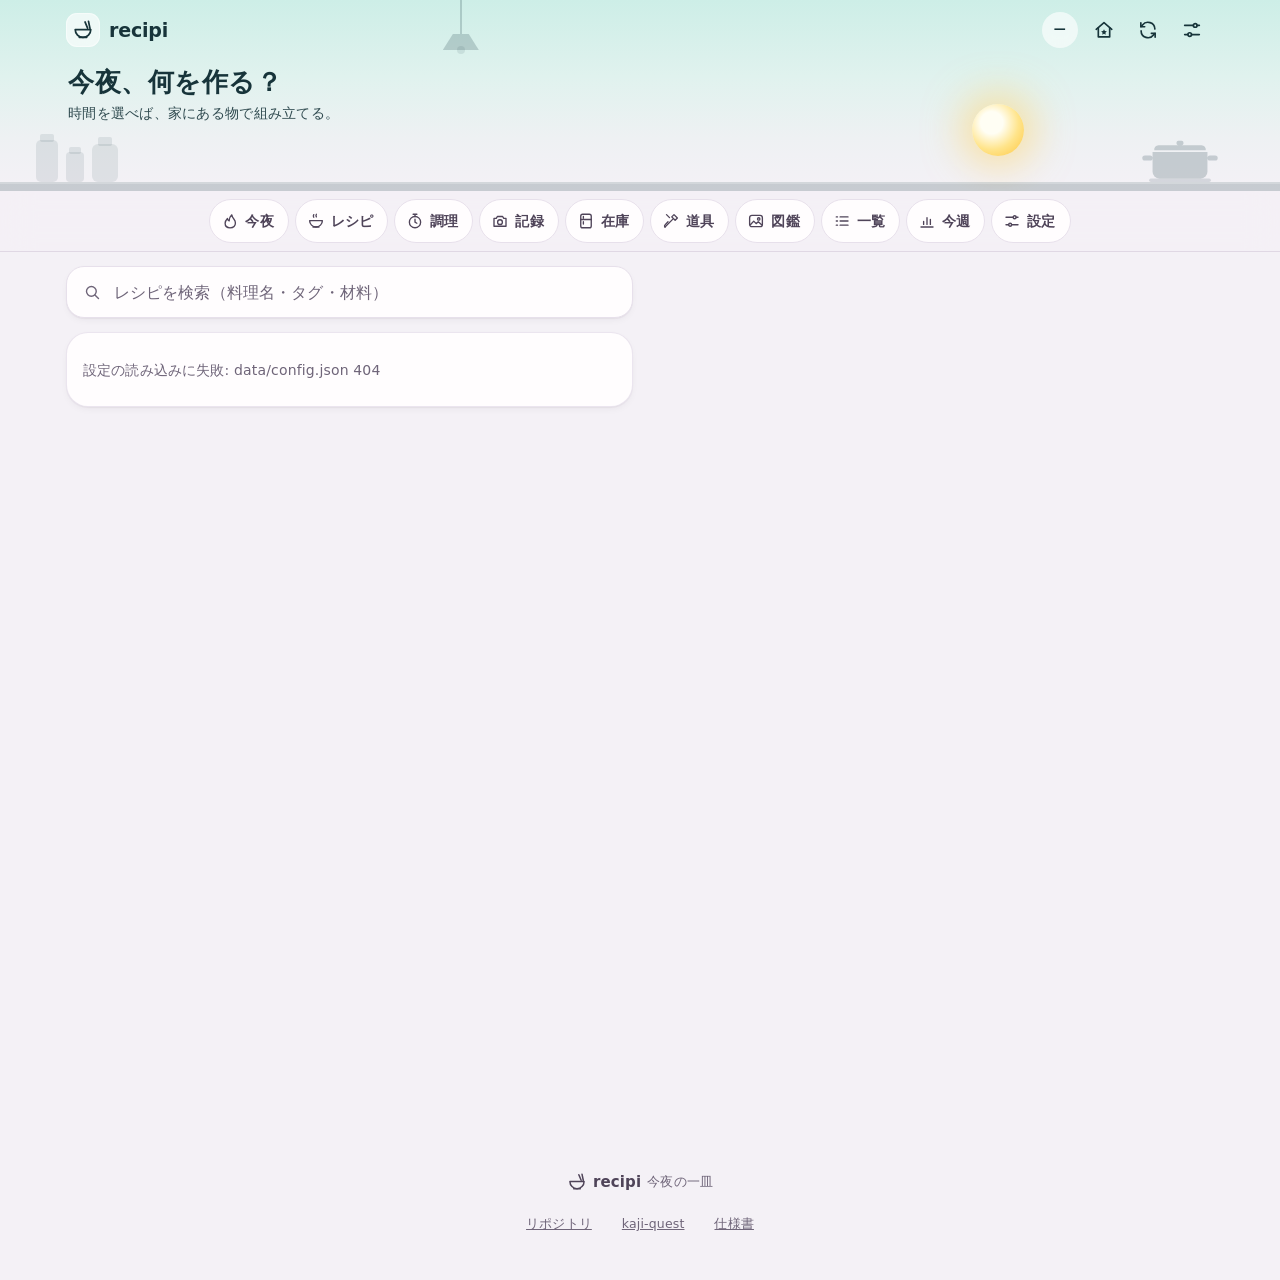
==== commit 989b18c8: "design: kaji-quest と別の配色（磁器の地・紫蘇の紅・蜂蜜の金）と、時刻で変わる「台所の窓」の見出し - 配色: 地はほんのり紫がかった白、文字は茄子の墨、操作はプラム、強調は蜂蜜、補" ====
--- a/site/index.html
+++ b/site/index.html
@@ -4,8 +4,8 @@
 <meta charset="utf-8">
 <meta name="viewport" content="width=device-width, initial-scale=1, viewport-fit=cover">
 <meta name="color-scheme" content="light dark">
-<meta name="theme-color" content="#f6f1e6" media="(prefers-color-scheme: light)">
-<meta name="theme-color" content="#0e1120" media="(prefers-color-scheme: dark)">
+<meta name="theme-color" content="#cdeee7" media="(prefers-color-scheme: light)">
+<meta name="theme-color" content="#1e3a44" media="(prefers-color-scheme: dark)">
 <meta name="description" content="家にある食材と道具で、今日使える時間に収まる夕食のレシピを組み立てて、作った記録を図鑑にする。">
 <meta name="apple-mobile-web-app-capable" content="yes">
 <meta name="mobile-web-app-capable" content="yes">
@@ -54,7 +54,15 @@
 </svg>
 <a class="skip" href="#order">今夜の注文へ移動</a>
 
-<header class="hero" id="hero">
+<header class="hero" id="hero" data-slot="noon">
+  <div class="sky" aria-hidden="true">
+    <div class="sky-stars"></div>
+    <div class="orb"></div>
+    <div class="lamp"><span class="cord"></span><span class="shade"></span><span class="bulb"></span><span class="glow"></span></div>
+    <svg class="scene jars" viewBox="0 0 100 60" preserveAspectRatio="xMinYMax meet"><rect x="4" y="18" width="22" height="42" rx="5"/><rect x="8" y="12" width="14" height="8" rx="2"/><rect x="34" y="30" width="18" height="30" rx="4"/><rect x="37" y="25" width="12" height="7" rx="2"/><rect x="60" y="22" width="26" height="38" rx="6"/><rect x="66" y="15" width="14" height="9" rx="2"/></svg>
+    <svg class="scene pot" viewBox="0 0 140 70" preserveAspectRatio="xMaxYMax meet"><path class="steam s1" d="M56 30c-5-6 5-9 0-16"/><path class="steam s2" d="M70 29c-5-7 5-10 0-18"/><path class="steam s3" d="M84 30c-5-6 5-9 0-16"/><rect x="66" y="22" width="8" height="5" rx="2"/><path d="M40 33h60a5 5 0 0 0-5-6H45a5 5 0 0 0-5 6z"/><path d="M38 35h64v23a8 8 0 0 1-8 8H46a8 8 0 0 1-8-8z"/><rect x="26" y="39" width="12" height="6" rx="3"/><rect x="102" y="39" width="12" height="6" rx="3"/><rect x="34" y="66" width="72" height="4" rx="2" opacity=".7"/></svg>
+    <div class="counter"></div>
+  </div>
   <div class="hero-in">
     <div class="appbar">
       <a class="brand" href="#top" aria-label="recipi のいちばん上へ"><span class="logo"><svg class="ic"><use href="#i-logo"/></svg></span><span class="wordmark">recipi</span></a>
--- a/site/style.css
+++ b/site/style.css
@@ -1,34 +1,42 @@
 /* recipi — 今夜の一皿
-   デザインの決まり: kaji-quest と同じ紙の地・墨の文字・苔の緑（操作）・柿の橙（強調）。書体は端末の標準（同梱しない）。
+   デザインの決まり: kaji-quest（紙の地・苔の緑・柿の橙）と並べても別物と分かる配色。
+   地はほんのり紫がかった白（磁器）、文字は茄子の墨、操作は紫蘇の紅（プラム）、強調は蜂蜜の金、補助は深い青緑、定番・コツはオリーブ。
+   上の見出しは台所の窓: 時刻で空と灯りが変わり、日・月が動き、鍋から湯気が立つ。書体は端末の標準（同梱しない）。
    色はすべてトークン（:root）で持ち、ダークは同じ役割の別の値。スマホ優先（375px）、タップ領域は 44px 以上 */
 
 :root {
   color-scheme: light;
-  --paper: #f6f1e6; --paper-2: #efe7d6; --card: #fffdf8; --card-2: #f8f3e9;
-  --text: #1c2130; --text-2: #474d5e; --muted: #5f6475; --line: #ebe3d3; --line-2: #ddd3bf;
-  --primary: #256452; --primary-2: #2e7a63; --primary-ink: #fff; --primary-soft: #dbeee5; --primary-text: #1f5b4a;
-  --accent: #d9622e; --accent-ink: #9c3f16; --accent-soft: #fde5d6;
-  --indigo: #2b3a78; --danger: #b3261e; --danger-soft: #fbe3df; --gold: #b78c2c; --gold-soft: #fff1c9;
-  --chip: #f1ebdf; --chip-2: #e8e0cf;
-  --shadow-1: 0 1px 1px rgba(28, 33, 48, .04), 0 3px 10px -4px rgba(28, 33, 48, .10);
-  --shadow-2: 0 2px 4px rgba(28, 33, 48, .05), 0 18px 40px -18px rgba(28, 33, 48, .32);
+  --paper: #f4f1f6; --paper-2: #ebe6ef; --card: #fffdfe; --card-2: #f7f3f8;
+  --text: #2a1d35; --text-2: #4f4459; --muted: #6f6579; --line: #e7e0eb; --line-2: #d7cddd;
+  --primary: #8e2f66; --primary-2: #a63b7a; --primary-ink: #fff; --primary-soft: #f6e1ec; --primary-text: #7c2758;
+  --accent: #d6921c; --accent-ink: #7d5208; --accent-soft: #fdefcf;
+  --indigo: #1e6f86; --danger: #c2401f; --danger-soft: #fae3dc; --gold: #5f7d2c; --gold-soft: #e9f1d4;
+  --ok: #3f8a4f; --ok-soft: #dff1df; --ok-text: #2c6e3a;
+  --chip: #ede7f1; --chip-2: #e2dae8;
+  --shadow-1: 0 1px 1px rgba(42, 29, 53, .04), 0 3px 10px -4px rgba(42, 29, 53, .10);
+  --shadow-2: 0 2px 4px rgba(42, 29, 53, .05), 0 18px 40px -18px rgba(42, 29, 53, .32);
   --radius: 22px;
   --font: system-ui, -apple-system, BlinkMacSystemFont, "Hiragino Sans", "Hiragino Kaku Gothic ProN", "Noto Sans JP", "Yu Gothic UI", sans-serif;
   --ease: cubic-bezier(.2, .8, .2, 1); --spring: cubic-bezier(.34, 1.56, .64, 1);
-  --sky: linear-gradient(180deg, #ffd3ae 0%, #ffe6cc 40%, #fbf1e1 75%, var(--paper) 100%); --sky-ink: #3b261c; --chip-sky: rgba(255, 255, 255, .62);
+  /* 上の見出し（台所の窓）の既定 = 昼。時刻ごとの値は .hero[data-slot] / [data-sky] にある */
+  --sky: linear-gradient(180deg, #cdeee7 0%, #e0f2ee 40%, #eef1f3 72%, var(--paper) 100%); --sky-ink: #17343a; --chip-sky: rgba(255, 255, 255, .62);
+  --orb: radial-gradient(circle at 38% 36%, #fffef4 0 24%, #ffe48a 58%, #ffc53d 100%); --glow: rgba(255, 214, 110, .55);
+  --scene: rgba(40, 70, 80, .22); --scene-b: rgba(40, 70, 80, .10); --lamp: rgba(255, 200, 110, .8); --lamp-on: 0; --steam: rgba(255, 255, 255, .9);
 }
 @media (prefers-color-scheme: dark) {
   :root {
     color-scheme: dark;
-    --paper: #0e1120; --paper-2: #0a0d19; --card: #171b2b; --card-2: #1d2235;
-    --text: #eef0f7; --text-2: #c8ccd9; --muted: #a3a9bb; --line: #262c40; --line-2: #333a54;
-    --primary: #5cc0a0; --primary-2: #77cfb2; --primary-ink: #08140f; --primary-soft: #1b3a32; --primary-text: #7fd6b9;
-    --accent: #ff8d5c; --accent-ink: #ffb390; --accent-soft: #3a2418;
-    --indigo: #aab6ff; --danger: #ff9a90; --danger-soft: #3b1f1f; --gold: #e2b043; --gold-soft: #332a14;
-    --chip: #222839; --chip-2: #2a3046;
+    --paper: #15101c; --paper-2: #0f0b15; --card: #201828; --card-2: #27202f;
+    --text: #f3eef5; --text-2: #d2c9d8; --muted: #a89fb0; --line: #332a3b; --line-2: #43384d;
+    --primary: #e08ab8; --primary-2: #ea9ec6; --primary-ink: #2a0f1f; --primary-soft: #3d2033; --primary-text: #f0a9cf;
+    --accent: #f2b94a; --accent-ink: #ffd27e; --accent-soft: #3a2c12;
+    --indigo: #74c9dc; --danger: #ff8f74; --danger-soft: #3d1e17; --gold: #b6cf6a; --gold-soft: #27311a;
+    --ok: #7fd291; --ok-soft: #1c3524; --ok-text: #9be0a8;
+    --chip: #2b2333; --chip-2: #352c3e;
     --shadow-1: 0 1px 1px rgba(0, 0, 0, .25), 0 4px 14px -6px rgba(0, 0, 0, .5);
     --shadow-2: 0 2px 6px rgba(0, 0, 0, .3), 0 22px 48px -20px rgba(0, 0, 0, .7);
-    --sky: linear-gradient(180deg, #3a2436 0%, #2a2036 45%, #171a2c 80%, var(--paper) 100%); --sky-ink: #fff; --chip-sky: rgba(255, 255, 255, .12);
+    --sky: linear-gradient(180deg, #1e3a44 0%, #1a2a38 40%, #171320 72%, var(--paper) 100%); --sky-ink: #fff; --chip-sky: rgba(255, 255, 255, .12);
+    --scene: rgba(0, 0, 0, .42); --scene-b: rgba(0, 0, 0, .2); --steam: rgba(255, 255, 255, .55);
   }
 }
 
@@ -53,22 +61,65 @@
 .num { font-variant-numeric: tabular-nums; letter-spacing: -.01em; }
 .vh { position: absolute; width: 1px; height: 1px; overflow: hidden; clip-path: inset(50%); white-space: nowrap; }
 
-/* ---- 上の見出し ---- */
-.hero { position: relative; color: var(--sky-ink); background: var(--sky); padding-top: env(safe-area-inset-top); }
-.hero-in { max-width: 1180px; margin: 0 auto; padding: 4px 16px 18px; }
+/* ---- 上の見出し: 台所の窓 ----
+   .sky が時刻の空（data-slot: morning / noon / night、data-sky: dusk は 16〜19 時の夕焼け）。
+   .orb は日・月（--fx 0〜1 で左→右、--fy 0〜1 で低い→高い。JS が時刻から置く）。
+   .lamp は吊り灯り（夕方〜朝に点く: --lamp-on）、.pot は鍋（6〜21 時は湯気: data-stove="on"）。 */
+.hero { position: relative; isolation: isolate; overflow: hidden; color: var(--sky-ink); padding-top: env(safe-area-inset-top); transition: color 1s; }
+.hero[data-slot="morning"] { --sky: linear-gradient(180deg, #fde8b4 0%, #f9f0cd 38%, #f1efe8 70%, var(--paper) 100%); --sky-ink: #3a2a1a; --orb: radial-gradient(circle at 38% 36%, #fffbe6 0 22%, #ffd36b 56%, #ffab3c 100%); --glow: rgba(255, 190, 90, .5); --scene: rgba(96, 66, 60, .22); --scene-b: rgba(96, 66, 60, .1); --lamp: rgba(255, 200, 110, .7); --chip-sky: rgba(255, 255, 255, .62); }
+.hero[data-slot="noon"] { --sky: linear-gradient(180deg, #cdeee7 0%, #e0f2ee 40%, #eef1f3 72%, var(--paper) 100%); --sky-ink: #17343a; --orb: radial-gradient(circle at 38% 36%, #fffef4 0 24%, #ffe48a 58%, #ffc53d 100%); --glow: rgba(255, 214, 110, .55); --scene: rgba(40, 70, 80, .22); --scene-b: rgba(40, 70, 80, .1); --lamp: rgba(255, 200, 110, .7); --chip-sky: rgba(255, 255, 255, .62); }
+.hero[data-slot="night"] { --sky: linear-gradient(180deg, #2a1a3e 0%, #4b2a5e 38%, #7a4f80 70%, var(--paper) 100%); --sky-ink: #fff; --orb: radial-gradient(circle at 40% 38%, #fffdf2 0 40%, #f3e6c2 80%, #e6d39b 100%); --glow: rgba(246, 232, 189, .3); --scene: rgba(18, 8, 30, .5); --scene-b: rgba(18, 8, 30, .26); --lamp: #ffd27a; --steam: rgba(255, 255, 255, .55); --chip-sky: rgba(255, 255, 255, .14); }
+.hero[data-sky="dusk"] { --sky: linear-gradient(180deg, #f3b2ab 0%, #f6cfc6 36%, #f2e3e7 70%, var(--paper) 100%); --sky-ink: #40202c; --orb: radial-gradient(circle at 40% 38%, #fff0d8 0 22%, #ffb46a 58%, #ff7a55 100%); --glow: rgba(255, 120, 90, .5); --scene: rgba(96, 40, 66, .26); --scene-b: rgba(96, 40, 66, .12); --lamp: rgba(255, 200, 110, .85); --chip-sky: rgba(255, 255, 255, .55); }
+@media (prefers-color-scheme: dark) {
+  .hero[data-slot="morning"] { --sky: linear-gradient(180deg, #3e2a2e 0%, #2c2030 40%, #1c1522 72%, var(--paper) 100%); --sky-ink: #fff; --scene: rgba(0, 0, 0, .42); --scene-b: rgba(0, 0, 0, .2); --lamp: rgba(255, 210, 122, .6); --chip-sky: rgba(255, 255, 255, .12); }
+  .hero[data-slot="noon"] { --sky: linear-gradient(180deg, #1e3a44 0%, #1a2a38 40%, #171320 72%, var(--paper) 100%); --sky-ink: #fff; --scene: rgba(0, 0, 0, .42); --scene-b: rgba(0, 0, 0, .2); --chip-sky: rgba(255, 255, 255, .12); }
+  .hero[data-slot="night"] { --sky: linear-gradient(180deg, #0d0718 0%, #1a1030 40%, #1b1426 72%, var(--paper) 100%); --sky-ink: #fff; --scene: rgba(0, 0, 0, .55); --scene-b: rgba(0, 0, 0, .28); --lamp: #ffd27a; --chip-sky: rgba(255, 255, 255, .1); }
+  .hero[data-sky="dusk"] { --sky: linear-gradient(180deg, #4a2238 0%, #3c2036 36%, #221826 70%, var(--paper) 100%); --sky-ink: #fff; --scene: rgba(0, 0, 0, .45); --scene-b: rgba(0, 0, 0, .22); --lamp: rgba(255, 190, 80, .8); --chip-sky: rgba(255, 255, 255, .12); }
+}
+.sky { position: absolute; inset: 0; z-index: 0; background: var(--sky); transition: background 1s; pointer-events: none; }
+.sky-stars { position: absolute; inset: 0 0 40% 0; opacity: 0; transition: opacity 1s;
+  background-image: radial-gradient(1.3px 1.3px at 8% 22%, #fff 60%, transparent 62%), radial-gradient(1px 1px at 18% 46%, #fff 60%, transparent 62%), radial-gradient(1.6px 1.6px at 27% 12%, #fff 60%, transparent 62%), radial-gradient(1px 1px at 38% 34%, #fff 60%, transparent 62%), radial-gradient(1.2px 1.2px at 47% 8%, #fff 60%, transparent 62%), radial-gradient(1px 1px at 56% 28%, #fff 60%, transparent 62%), radial-gradient(1.5px 1.5px at 66% 16%, #fff 60%, transparent 62%), radial-gradient(1px 1px at 74% 40%, #fff 60%, transparent 62%), radial-gradient(1.3px 1.3px at 83% 10%, #fff 60%, transparent 62%), radial-gradient(1px 1px at 92% 30%, #fff 60%, transparent 62%), radial-gradient(1px 1px at 13% 64%, #fff 60%, transparent 62%), radial-gradient(1.2px 1.2px at 88% 58%, #fff 60%, transparent 62%); }
+.hero[data-slot="night"] .sky-stars { opacity: .9; animation: twinkle 5s ease-in-out infinite alternate; }
+@media (prefers-color-scheme: dark) { .hero .sky-stars { opacity: .35; } .hero[data-slot="night"] .sky-stars { opacity: .95; } }
+@keyframes twinkle { from { opacity: .55; } to { opacity: .95; } }
+/* 日・月: 文字のない右の空を、低い→高い→低いの弧で動き、地平線では鍋の裏に沈む */
+.orb { position: absolute; left: calc(72% + var(--fx, .5) * 20%); top: calc(150px - var(--fy, .6) * 86px); width: 44px; height: 44px; margin-left: -22px; border-radius: 50%; background: var(--orb); box-shadow: 0 0 36px 12px var(--glow); transition: left 1s var(--ease), top 1s var(--ease); }
+.hero[data-slot="night"] .orb { width: 36px; height: 36px; margin-left: -18px; box-shadow: 0 0 28px 8px var(--glow), inset -7px -4px 0 0 rgba(0, 0, 0, .07); }
+/* 吊り灯り: 帯の中（ロゴと道具の間）から下がり、夕方〜朝は点く */
+.lamp { position: absolute; left: 36%; top: 0; width: 36px; margin-left: -18px; }
+.lamp .cord { display: block; width: 2px; height: 34px; margin: 0 auto; background: var(--scene); transition: background 1s; }
+.lamp .shade { position: relative; display: block; width: 36px; height: 16px; background: var(--scene); clip-path: polygon(28% 0, 72% 0, 100% 100%, 0 100%); transition: background 1s; }
+.lamp .bulb { position: absolute; left: 50%; top: 46px; width: 8px; height: 8px; margin-left: -4px; border-radius: 50%; background: var(--scene-b); transition: background 1s, box-shadow 1s; }
+.lamp .glow { position: absolute; left: 50%; top: 50px; width: 180px; height: 130px; margin-left: -90px; opacity: var(--lamp-on, 0); transition: opacity 1s; clip-path: polygon(44% 0, 56% 0, 100% 100%, 0 100%);
+  background: radial-gradient(ellipse 60% 100% at 50% 0, var(--lamp) 0%, color-mix(in srgb, var(--lamp) 45%, transparent) 35%, transparent 72%); }
+.hero[data-lamp="on"] .lamp .bulb { background: #fff3c4; box-shadow: 0 0 10px 3px var(--lamp); }
+.hero[data-lamp="on"] { --lamp-on: .9; }
+/* 棚の瓶（左）と鍋（右）、いちばん下は調理台 */
+.counter { position: absolute; left: 0; right: 0; bottom: 0; height: 9px; background: var(--scene); transition: background 1s; }
+.counter::after { content: ""; position: absolute; inset: 0 0 auto 0; height: 2px; background: rgba(255, 255, 255, .22); }
+.scene { position: absolute; bottom: 9px; height: 60px; fill: var(--scene); transition: fill 1s; }
+.scene.jars { left: 10px; width: 100px; fill: var(--scene-b); }
+.scene.pot { right: 14px; width: 128px; }
+.scene .steam { fill: none; stroke: var(--steam); stroke-width: 3; stroke-linecap: round; opacity: 0; transform-origin: 50% 100%; }
+.hero[data-stove="on"] .scene .steam { animation: steam 3.2s ease-out infinite; }
+.hero[data-stove="on"] .scene .steam.s2 { animation-delay: 1.1s; }
+.hero[data-stove="on"] .scene .steam.s3 { animation-delay: 2.1s; }
+@keyframes steam { 0% { opacity: 0; transform: translateY(2px) scaleX(.9); } 22% { opacity: .95; } 100% { opacity: 0; transform: translateY(-24px) scaleX(1.35); } }
+.hero-in { position: relative; z-index: 1; max-width: 1180px; margin: 0 auto; padding: 4px 16px 70px; }
 .appbar { display: flex; align-items: center; justify-content: space-between; gap: 8px; min-height: 52px; }
 .brand { display: inline-flex; align-items: center; gap: 9px; color: inherit; text-decoration: none; min-height: 44px; border-radius: 14px; padding-right: 6px; }
-.logo { width: 34px; height: 34px; border-radius: 11px; display: grid; place-items: center; background: var(--chip-sky); color: inherit; box-shadow: inset 0 0 0 1px rgba(255, 255, 255, .45); }
+.logo { width: 34px; height: 34px; border-radius: 11px; display: grid; place-items: center; background: var(--chip-sky); color: inherit; box-shadow: inset 0 0 0 1px rgba(255, 255, 255, .45); -webkit-backdrop-filter: blur(6px); backdrop-filter: blur(6px); }
 .logo .ic { width: 22px; height: 22px; stroke-width: 1.9; }
 .wordmark { font-weight: 800; font-size: 19px; letter-spacing: -.01em; white-space: nowrap; }
 .tools { display: flex; align-items: center; gap: 0; }
-.pill { display: inline-flex; align-items: center; justify-content: center; gap: 4px; min-height: 36px; padding: 0 12px; margin-right: 4px; border-radius: 999px; background: var(--chip-sky); font-size: 12px; font-weight: 700; white-space: nowrap; }
+.pill { display: inline-flex; align-items: center; justify-content: center; gap: 4px; min-height: 36px; padding: 0 12px; margin-right: 4px; border-radius: 999px; background: var(--chip-sky); -webkit-backdrop-filter: blur(6px); backdrop-filter: blur(6px); font-size: 12px; font-weight: 700; white-space: nowrap; }
 .pill b { font-size: 16px; line-height: 1; }
 .icon-btn { width: 44px; height: 44px; display: inline-grid; place-items: center; padding: 0; border: 0; border-radius: 14px; background: transparent; color: inherit; transition: background .2s, transform .14s var(--ease); }
 .icon-btn .ic { width: 22px; height: 22px; }
 .icon-btn:active { transform: scale(.94); background: var(--chip-sky); }
-.greet { margin: 10px 2px 0; font-size: 26px; font-weight: 800; letter-spacing: .02em; line-height: 1.25; }
+.greet { margin: 10px 2px 0; max-width: 72%; font-size: 26px; font-weight: 800; letter-spacing: .02em; line-height: 1.25; }
 .greet small { display: block; margin-top: 6px; font-size: 13.5px; font-weight: 500; letter-spacing: .02em; opacity: .88; }
+@media (min-width: 700px) { .greet { max-width: 60%; } .orb { left: calc(64% + var(--fx, .5) * 28%); top: calc(164px - var(--fy, .6) * 100px); width: 52px; height: 52px; margin-left: -26px; } .scene.pot { right: 40px; } .scene.jars { left: 32px; } }
 
 /* ---- 上に固定のチップ ---- */
 .nav { position: sticky; top: 0; z-index: 20; background: color-mix(in srgb, var(--paper) 80%, transparent); -webkit-backdrop-filter: blur(16px) saturate(1.6); backdrop-filter: blur(16px) saturate(1.6); border-bottom: 1px solid color-mix(in srgb, var(--line-2) 70%, transparent); }
@@ -101,11 +152,11 @@
 .h-ic { width: 36px; height: 36px; flex-shrink: 0; display: grid; place-items: center; border-radius: 12px; color: var(--h-fg, var(--text-2)); background: color-mix(in srgb, var(--h-fg, var(--text-2)) 14%, var(--card)); }
 .h-ic .ic { width: 21px; height: 21px; }
 .h-t { font-weight: 800; letter-spacing: .03em; }
-#order { --h-fg: #b4511f; } #recipe { --h-fg: #23705a; } #record { --h-fg: #b2365a; } #pantry { --h-fg: #2a62a6; } #equipment { --h-fg: #5c6274; }
-#zukan { --h-fg: #8a6500; } #list { --h-fg: #3a4691; } #week { --h-fg: #4a3f9a; }
+#order { --h-fg: #a86b0f; } #recipe { --h-fg: #8e2f66; } #record { --h-fg: #c0392b; } #pantry { --h-fg: #1e6f86; } #equipment { --h-fg: #5e5668; }
+#zukan { --h-fg: #5f7d2c; } #list { --h-fg: #3a4691; } #week { --h-fg: #5d3f9a; }
 @media (prefers-color-scheme: dark) {
-  #order { --h-fg: #ffab84; } #recipe { --h-fg: #7fd6b9; } #record { --h-fg: #ff9fbb; } #pantry { --h-fg: #8fbdfa; } #equipment { --h-fg: #c8ccd9; }
-  #zukan { --h-fg: #f2cf6b; } #list { --h-fg: #aab6ff; } #week { --h-fg: #c0b6ff; }
+  #order { --h-fg: #f2b94a; } #recipe { --h-fg: #e08ab8; } #record { --h-fg: #ff8f74; } #pantry { --h-fg: #74c9dc; } #equipment { --h-fg: #c8c0d0; }
+  #zukan { --h-fg: #b6cf6a; } #list { --h-fg: #aab6ff; } #week { --h-fg: #c9b6ff; }
 }
 .collapse { position: absolute; top: 14px; right: 8px; width: 44px; height: 44px; display: grid; place-items: center; border: 0; border-radius: 14px; background: transparent; color: var(--muted); transition: background .2s; }
 .collapse .ic { width: 20px; height: 20px; transition: transform .25s var(--ease); }
@@ -124,7 +175,7 @@
 .primary .ic { width: 19px; height: 19px; stroke-width: 2.2; }
 .primary:active { transform: scale(.96); filter: brightness(.94); }
 .primary.big { min-height: 56px; font-size: 17px; border-radius: 18px; }
-.primary.accent { background: linear-gradient(180deg, #e8733f, var(--accent)); color: #fff; }
+.primary.accent { background: linear-gradient(180deg, color-mix(in srgb, var(--accent) 80%, #fff), var(--accent)); color: #fff; }
 .ghost { display: inline-flex; align-items: center; justify-content: center; gap: 6px; min-height: 48px; padding: 0 14px; border: 1px solid var(--line-2); border-radius: 15px; background: var(--card); color: var(--text); font-weight: 600; transition: transform .14s var(--ease), background .2s; }
 .ghost .ic { width: 18px; height: 18px; }
 .ghost:active { transform: scale(.96); background: var(--chip); }
@@ -148,7 +199,7 @@
 .chip.free input::-webkit-outer-spin-button, .chip.free input::-webkit-inner-spin-button { -webkit-appearance: none; }
 .chip.free:focus-within { background: var(--text); color: var(--card); }
 .badge { display: inline-flex; align-items: center; height: 21px; padding: 0 8px; border-radius: 999px; background: var(--chip); color: var(--text-2); font-size: 11px; font-weight: 700; vertical-align: 2px; white-space: nowrap; }
-.badge.ok { background: var(--primary-soft); color: var(--primary-text); }
+.badge.ok { background: var(--ok-soft); color: var(--ok-text); }
 .badge.due { background: var(--accent-soft); color: var(--accent-ink); }
 .badge.bad { background: var(--danger-soft); color: var(--danger); }
 .badge.std { background: var(--gold-soft); color: var(--gold); }
@@ -159,7 +210,7 @@
 .seg button.is-on { background: var(--text); color: var(--card); }
 .seg.state button.is-on[data-v="low"] { background: var(--accent); color: #fff; }
 .seg.state button.is-on[data-v="none"] { background: var(--danger); color: #fff; }
-.seg.state button.is-on[data-v="ok"] { background: var(--primary); color: var(--primary-ink); }
+.seg.state button.is-on[data-v="ok"] { background: var(--ok); color: #fff; }
 
 /* ---- 入力 ---- */
 .field { margin: 14px 0; min-width: 0; }
@@ -421,3 +472,11 @@
 .foot-links { display: flex; flex-wrap: wrap; justify-content: center; gap: 0 18px; margin-top: 4px; }
 .foot-links a { display: inline-flex; align-items: center; min-height: 44px; padding: 0 6px; color: inherit; }
 @media (prefers-reduced-motion: reduce) { *, *::before, *::after { animation-duration: .01ms !important; transition-duration: .01ms !important; } }
+
+#settings-status { white-space: pre-line; }
+
+/* 買い足すといい物 */
+.sg-row { display: grid; grid-template-columns: auto 1fr; gap: 4px 10px; align-items: start; padding: 8px 0; border-bottom: 1px solid var(--line, rgba(0,0,0,.08)); }
+.sg-row input { margin-top: 4px; }
+.sg-row .nm { font-weight: 700; }
+.sg-row .why { grid-column: 2; font-size: .92em; }
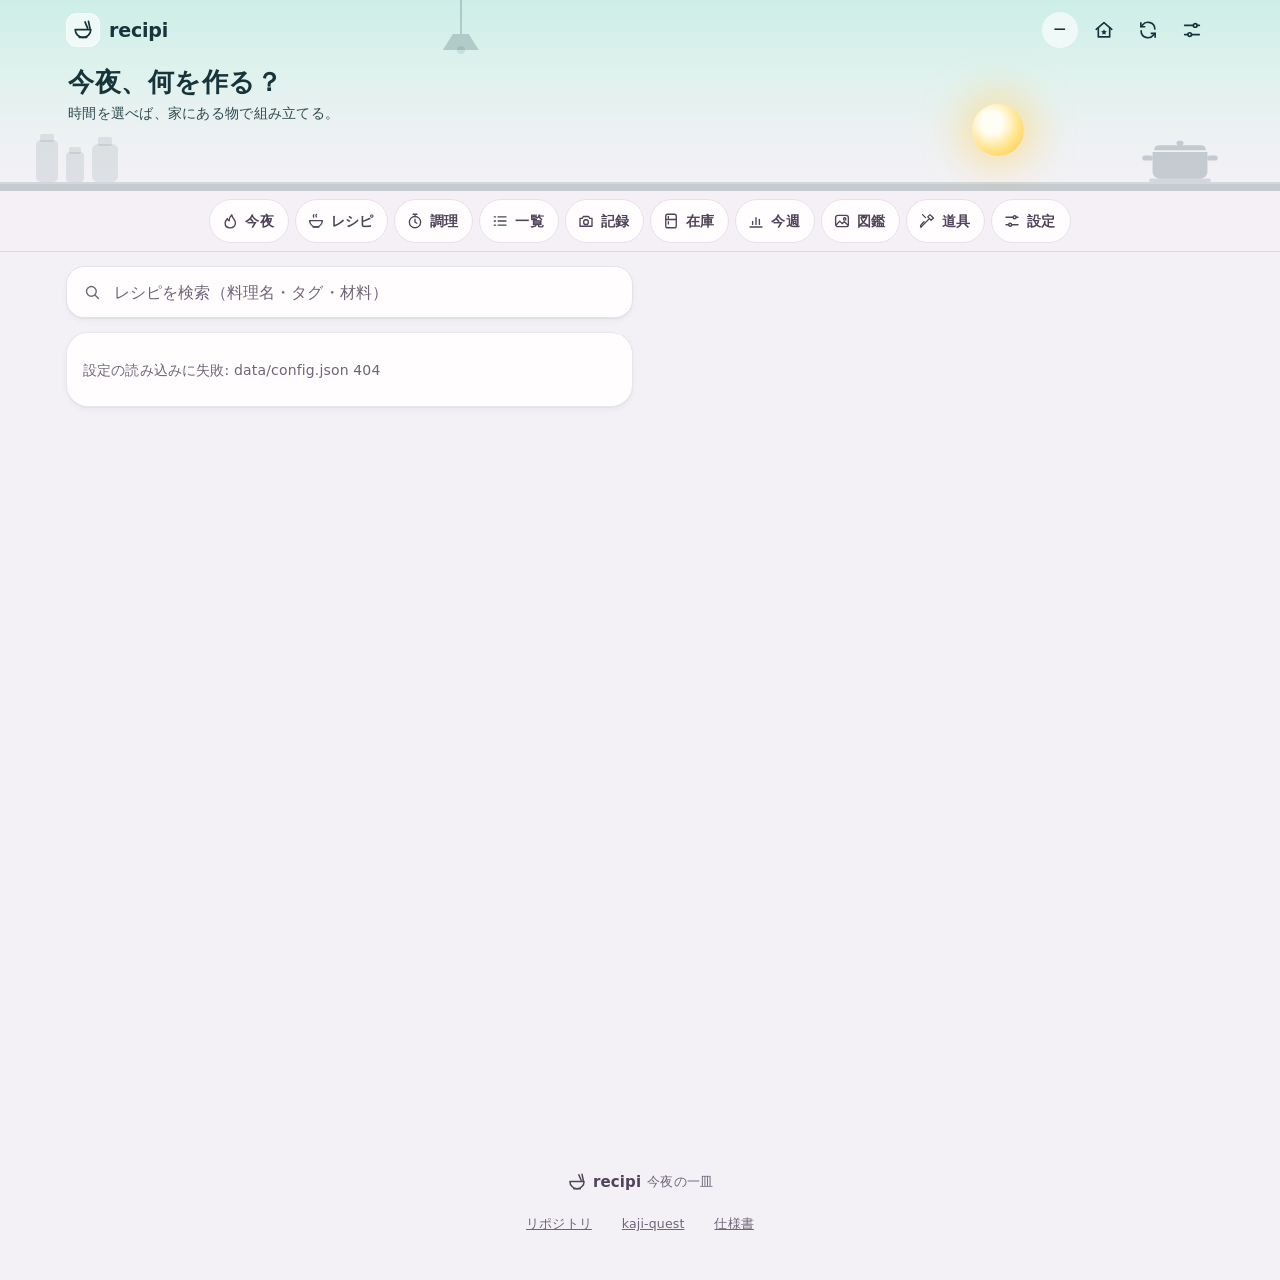
==== commit b94cee03: "feat: レシピの「一覧に追加」「一覧から削除」ボタン。一覧カードをレシピの次へ - レシピカード: 同梱の一覧に無いレシピには「一覧に追加」、あるレシピには「一覧から削除」。一覧の各行にも「削除」" ====
--- a/site/index.html
+++ b/site/index.html
@@ -82,12 +82,12 @@
     <button class="nav-chip" data-go="order"><svg class="ic"><use href="#i-flame"/></svg>今夜</button>
     <button class="nav-chip" data-go="recipe"><svg class="ic"><use href="#i-bowl"/></svg>レシピ</button>
     <button class="nav-chip" data-go="cook"><svg class="ic"><use href="#i-timer"/></svg>調理</button>
+    <button class="nav-chip" data-go="list"><svg class="ic"><use href="#i-list"/></svg>一覧</button>
     <button class="nav-chip" data-go="record"><svg class="ic"><use href="#i-camera"/></svg>記録</button>
     <button class="nav-chip" data-go="pantry"><svg class="ic"><use href="#i-fridge"/></svg>在庫</button>
+    <button class="nav-chip" data-go="week"><svg class="ic"><use href="#i-chart"/></svg>今週</button>
+    <button class="nav-chip" data-go="zukan"><svg class="ic"><use href="#i-image"/></svg>図鑑</button>
     <button class="nav-chip" data-go="equipment"><svg class="ic"><use href="#i-tools"/></svg>道具</button>
-    <button class="nav-chip" data-go="zukan"><svg class="ic"><use href="#i-image"/></svg>図鑑</button>
-    <button class="nav-chip" data-go="list"><svg class="ic"><use href="#i-list"/></svg>一覧</button>
-    <button class="nav-chip" data-go="week"><svg class="ic"><use href="#i-chart"/></svg>今週</button>
     <button class="nav-chip" data-go="settings"><svg class="ic"><use href="#i-sliders"/></svg>設定</button>
   </div>
 </nav>
@@ -104,9 +104,9 @@
     <section class="card" id="pantry"></section>
   </div>
   <div class="col col-b">
+    <section class="card" id="list"></section>
     <section class="card" id="week"></section>
     <section class="card" id="zukan"></section>
-    <section class="card" id="list"></section>
     <section class="card" id="equipment"></section>
   </div>
 </main>
--- a/site/style.css
+++ b/site/style.css
@@ -134,7 +134,7 @@
 /* ---- 並び（スマホは 1 列、広い画面は 2 列） ---- */
 main { max-width: 680px; min-height: 100vh; margin: 0 auto; padding: 14px 16px 28px; display: grid; gap: 14px; align-content: start; }
 .col { display: contents; }
-@media (max-width: 1099px) { #search { order: 1; } #order { order: 2; } #recipe { order: 3; } #record { order: 4; } #pantry { order: 5; } #week { order: 6; } #zukan { order: 7; } #list { order: 8; } #equipment { order: 9; } }
+@media (max-width: 1099px) { #search { order: 1; } #order { order: 2; } #recipe { order: 3; } #list { order: 4; } #record { order: 5; } #pantry { order: 6; } #week { order: 7; } #zukan { order: 8; } #equipment { order: 9; } }
 @media (min-width: 1100px) { main { max-width: 1180px; grid-template-columns: 1fr 1fr; align-items: start; } .col { display: grid; gap: 14px; align-content: start; } }
 
 /* ---- 検索 ---- */
